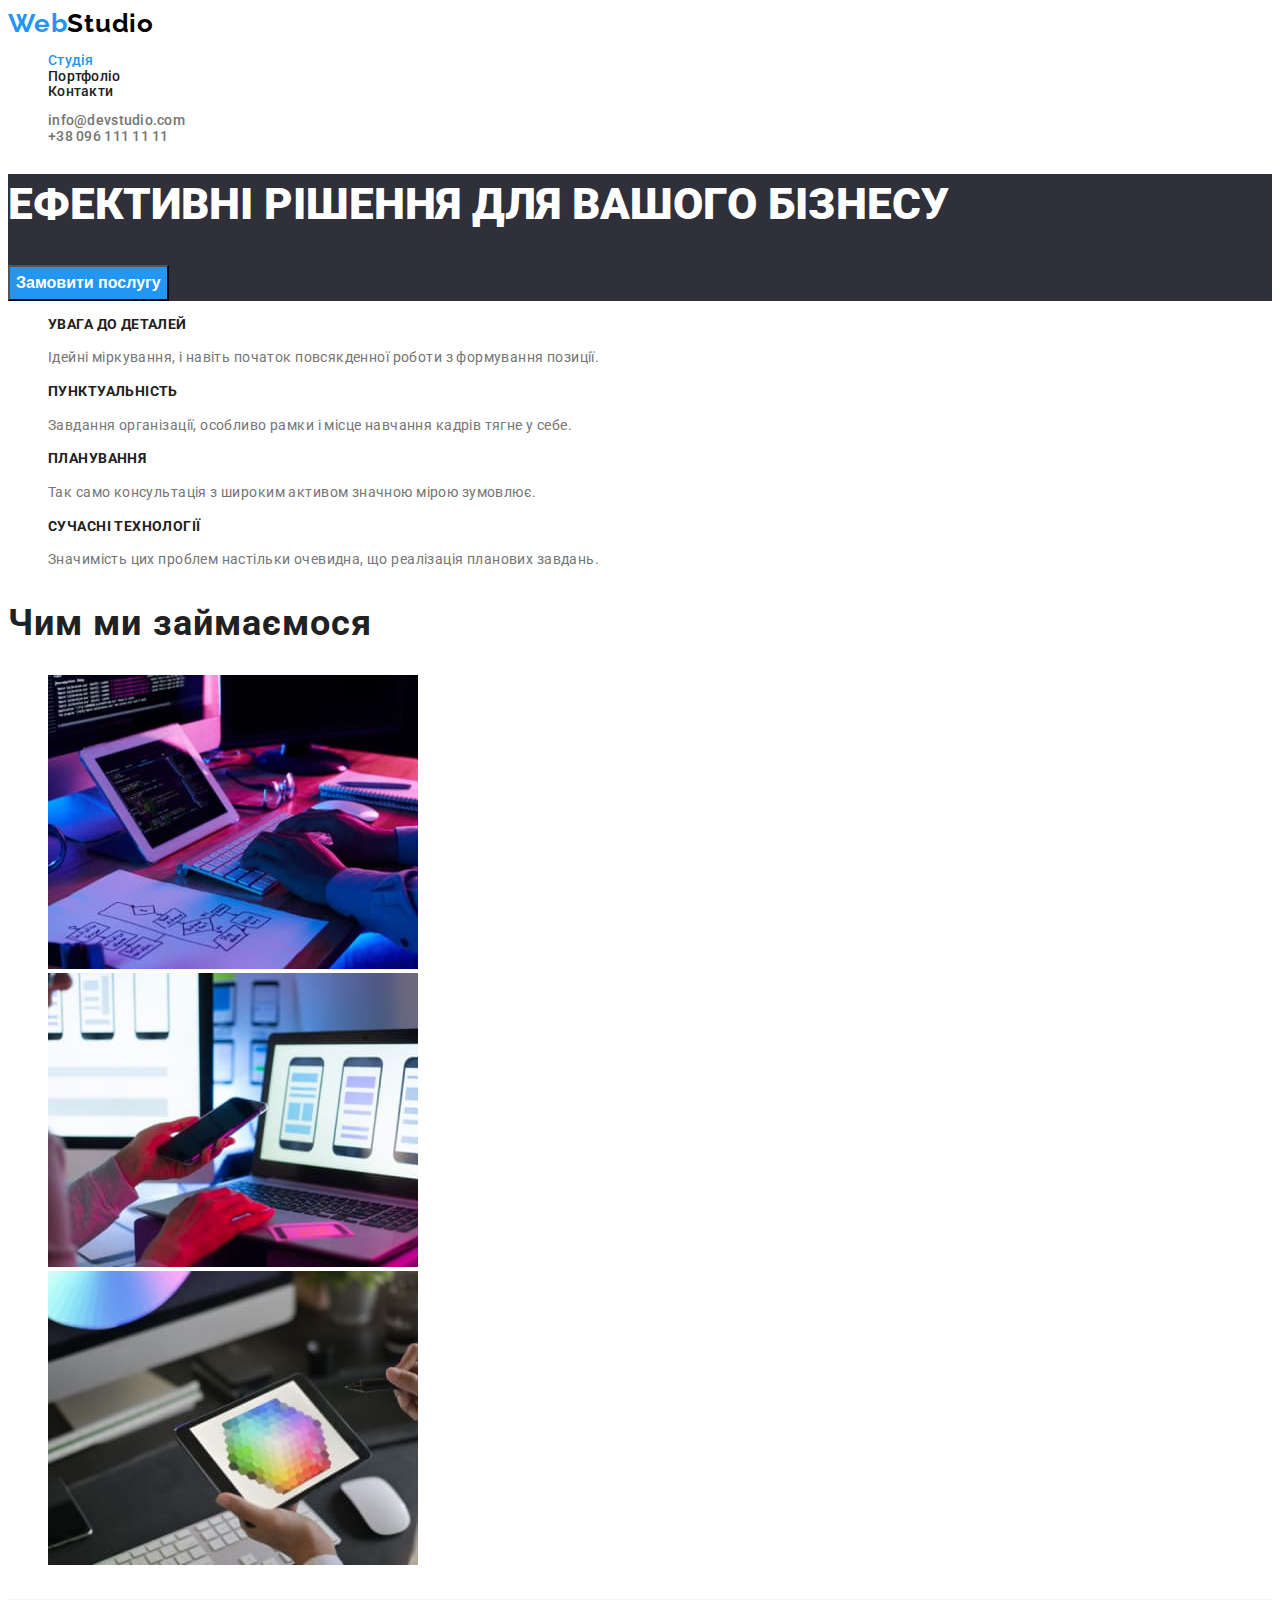
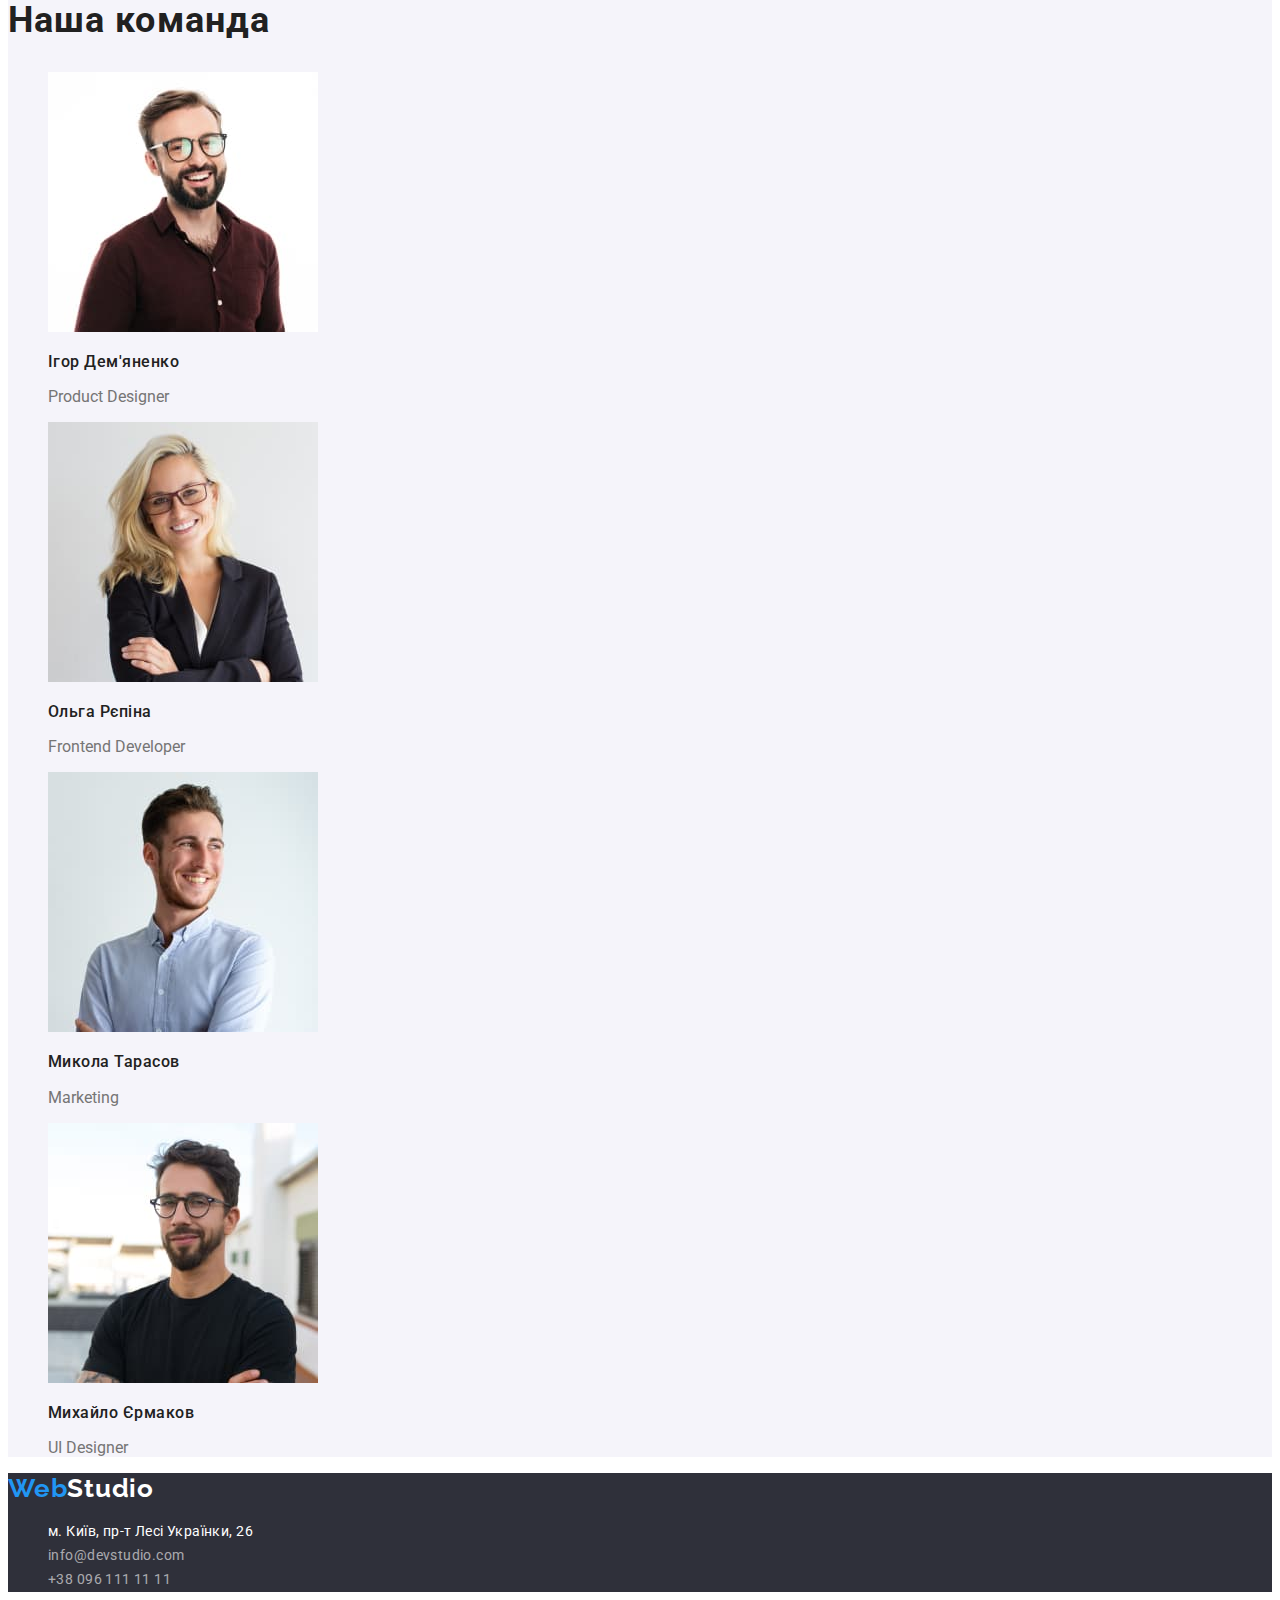
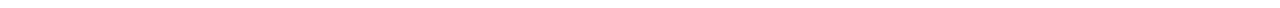
==== index.html @ 03b305f5 "копіювання данних" ====
<!DOCTYPE html>
<html lang="uk">
  <head>
    <meta charset="UTF-8" />
    <meta http-equiv="X-UA-Compatible" content="IE=edge" />
    <meta name="viewport" content="width=device-width, initial-scale=1.0" />
    <title>Document</title>
    <link rel="stylesheet" href="./css/styles.css" />
    <link rel="preconnect" href="https://fonts.googleapis.com" />
    <link rel="preconnect" href="https://fonts.gstatic.com" crossorigin />
    <link
      href="https://fonts.googleapis.com/css2?family=Raleway:wght@700&family=Roboto:wght@400;500;700;900&display=swap"
      rel="stylesheet"
    />
  </head>
  <body>
    <header class="header">
      <nav>
        <a class="logo" href="./index.html"><span class="logo-accent">Web</span>Studio</a>
        <ul class="list">
          <li>
            <a class="current-link" href="./index.html">Студія</a>
          </li>
          <li>
            <a class="link" href="./portfolio.html">Портфоліо</a>
          </li>
          <li>
            <a class="link" href="#">Контакти</a>
          </li>
        </ul>
      </nav>
      <ul class="list-contact">
        <li><a class="link-contact" href="mailto:info@devstudio.com"> info@devstudio.com</a></li>
        <li><a class="link-contact" href="tel:+380961111111">+38 096 111 11 11</a></li>
      </ul>
    </header>
    <main>
      <section class="hero">
        <h1 class="hero-title">Ефективні рішення для вашого бізнесу</h1>
        <button class="hero-button" type="button">Замовити послугу</button>
      </section>
      <section>
        <h2 class="visually-hidden">Наші переваги</h2>
        <ul>
          <li>
            <h3 class="subtitle">Увага до деталей</h3>
            <p class="subtitle-paragraph">Ідейні міркування, і навіть початок повсякденної роботи з формування позиції.</p>
          </li>
          <li>
            <h3 class="subtitle">Пунктуальність</h3>
            <p class="subtitle-paragraph">Завдання організації, особливо рамки і місце навчання кадрів тягне у себе.</p>
          </li>
          <li>
            <h3 class="subtitle">Планування</h3>
            <p class="subtitle-paragraph">Так само консультація з широким активом значною мірою зумовлює.</p>
          </li>
          <li>
            <h3 class="subtitle">Сучасні технології</h3>
            <p class="subtitle-paragraph">Значимість цих проблем настільки очевидна, що реалізація планових завдань.</p>
          </li>
        </ul>
      </section>
      <section>
        <h2 class="third-title">Чим ми займаємося</h2>
        <ul>
          <li>
            <img src="./images/img(1).jpg" alt="Написання коду за комп'ютером" width="370" />
          </li>
          <li>
            <img src="./images/img(2).jpg" alt="Розроблення мобільного додатку" width="370" />
          </li>
          <li>
            <img src="./images/img(3).jpg" alt="Коло кольорів" width="370" />
          </li>
        </ul>
      </section>
      <section class="our-team">
        <h2 class="our-team-title">Наша команда</h2>
        <ul>
          <li>
            <img src="./images/img(4).jpg" alt="Ігор Дем'яненко" width="270" />
            <h3 class="our-team-subtitle">Ігор Дем'яненко</h3>
            <p class="our-team-paragraph">Product Designer</p>
          </li>
          <li>
            <img src="./images/img(5).jpg" alt="Ольга Рєпіна" width="270" />
            <h3 class="our-team-subtitle">Ольга Рєпіна</h3>
            <p class="our-team-paragraph">Frontend Developer</p>
          </li>
          <li>
            <img src="./images/img(6).jpg" alt="Микола Тарасов" width="270" />
            <h3 class="our-team-subtitle">Микола Тарасов</h3>
            <p class="our-team-paragraph">Marketing</p>
          </li>
          <li>
            <img src="./images/img(7).jpg" alt="Михайло Єрмаков" width="270" />
            <h3 class="our-team-subtitle">Михайло Єрмаков</h3>
            <p class="our-team-paragraph">UI Designer</p>
          </li>
        </ul>
      </section>
    </main>
    <footer class="footer">
      <a class="logo-footer" href="./index.html"><span class="logo-accent">Web</span>Studio</a>
      <address >
        <ul>
          <li>
            <a class="link-address"
              href="https://goo.gl/maps/CPtrU1FHBa2aNyZL9"
              target="_blank"
              rel="noopener noreferrer nofollow"
              >м. Київ, пр-т Лесі Українки, 26</a
            >
          </li>
          <li><a class="link-contact-address" href="mailto:info@devstudio.com">info@devstudio.com</a></li>
          <li><a class="link-contact-address" href="tel:+380961111111">+38 096 111 11 11</a></li>
        </ul>
      </address>
    </footer>
  </body>
</html>
---- css/styles.css ----
:root{
    --color-brend:#2F303A;
    --color-accent:#2196F3;
    --color-background:#FFFFFF;
    --text-color:#212121;
    --text-color-optional:#757575;

}

body{
background-color: #fff;
font-family: 'Roboto', sans-serif;
color: var(--text-color);
}

ul{list-style: none;}

.header{background-color: var(--color-background);}

.logo{
    font-family: 'Raleway', sans-serif;
    color:#000000;
    font-weight: 700;
    font-size: 26px;
    line-height: 1.2;
    letter-spacing: 0.03em;
    text-decoration: none;
}
.logo-accent{
    color: var(--color-accent);
}

.list{
    list-style: none;
    font-weight: 500;
    font-size: 14px;
    line-height: 1.1;
    letter-spacing: 0.02em;
}

.list-contact{
    list-style: none;
    font-weight: 500;
    font-size: 14px;
    line-height: 1.1;
    letter-spacing: 0.02em;
    
}

.link{
    text-decoration: none;
    color: var(--text-color)
}
.link:hover{color:var(--color-accent)}

.link:focus{color:var(--color-accent)}

.current-link{
    text-decoration: none;
    color: var(--color-accent)
}
.current-link:hover{color:var(--color-accent)}

.current-link:focus{color:var(--color-accent)}

.link-contact{
    text-decoration: none;
    color: var(--text-color-optional);
}
.link-contact:hover{color:var(--color-accent)}

.link-co:focus{color:var(--color-accent)}

.hero{
    background-color: var(--color-brend);
}
.hero-title{
    text-transform: uppercase;
    font-weight: 900;
    font-size: 44px;
    line-height: 1.4;
    color: var(--color-background)
}
.hero-button{
background-color: var(--color-accent);
font-weight: 700;
font-size: 16px;
line-height: 1.9;
color: var(--color-background);
cursor: pointer;
}

.visually-hidden{
    position: absolute;
    white-space: nowrap;
    width: 1px;
    height: 1px;
    overflow: hidden;
    border: 0;
    padding: 0;
    clip: rect(0 0 0 0);
    clip-path: inset(50%);
    margin: -1px;
}

.subtitle{
    font-weight: 700;
    font-size: 14px;
    line-height: 1.1;
    letter-spacing: 0.03em;
    text-transform: uppercase;
}

.subtitle-paragraph{
    font-weight: 400;
    font-size: 14px;
    line-height: 1.7; 
    letter-spacing: 0.03em;    
    color: var(--text-color-optional);
}

.third-title{
    font-weight: 700;
    font-size: 36px;
    line-height: 1.2;
    letter-spacing: 0.03em;
}

.our-team{
    background-color: #F5F4FA;;
}

.our-team-title{
    font-weight: 700;
    font-size: 36px;
    line-height: 1.2;
    letter-spacing: 0.03em;
    
}

.our-team-subtitle{
    font-weight: 500;
    font-size: 16px;
    line-height: 1.2;
    letter-spacing: 0.03em;
}

.our-team-paragraph{
    font-weight: 400;
    font-size: 16px;
    line-height: 1.2;
    color: var(--text-color-optional);
}

.footer{
    background-color: var(--color-brend);
}

.logo-footer{
    font-family: 'Raleway', sans-serif;
    color:var(--color-background);
    font-weight: 700;
    font-size: 26px;
    line-height: 1.2;
    letter-spacing: 0.03em;
    text-decoration: none;
}

.address{
    text-decoration: none;
}

.link-address{
    text-decoration: none;
    font-style: normal;
    color: var(--color-background);
    font-weight: 400;
    font-size: 14px;
    line-height: 1.7;
    letter-spacing: 0.03em;
}
.link-address:hover{color:var(--color-accent)}

.link-address:focus{color:var(--color-accent)}

.link-contact-address{
    text-decoration: none;
    font-style: normal; 
    font-weight: 400;
    font-size: 14px;
    line-height: 1.7;
    letter-spacing: 0.03em;
    color: rgba(255, 255, 255, 0.6);
}
.link-contact-address:hover{color:var(--color-accent)}

.link-contact-address:focus{color:var(--color-accent)}

.portfolio{
    background-color: var(--color-background);
}

.link-portfolio{
    text-decoration: none;
    
}

.subtitle-portfolio{
    font-weight: 700;
    font-size: 18px;
    line-height: 2;  
    letter-spacing: 0.06em;
    color: var(--text-color)
}

.subtitle-portfolio-paragraph{
    font-weight: 400;
    font-size: 16px;
    line-height: 1.8;  
    letter-spacing: 0.03em;
    color: var(--text-color-optional);
}

.button-portfolio{
    background: #F5F4FA;
    border-radius: 4px;
    font-weight: 500;
    font-size: 16px;
    line-height: 1.6;
    letter-spacing: 0.03em;
    cursor: pointer;
}

.button-portfolio:hover{
background-color: var(--color-accent);
color: var(--color-background)
}

.button-portfolio:focus{
background-color: var(--color-accent);
color: var(--color-background)
}

.button-portfolio:active{
background-color: var(--color-accent);
}
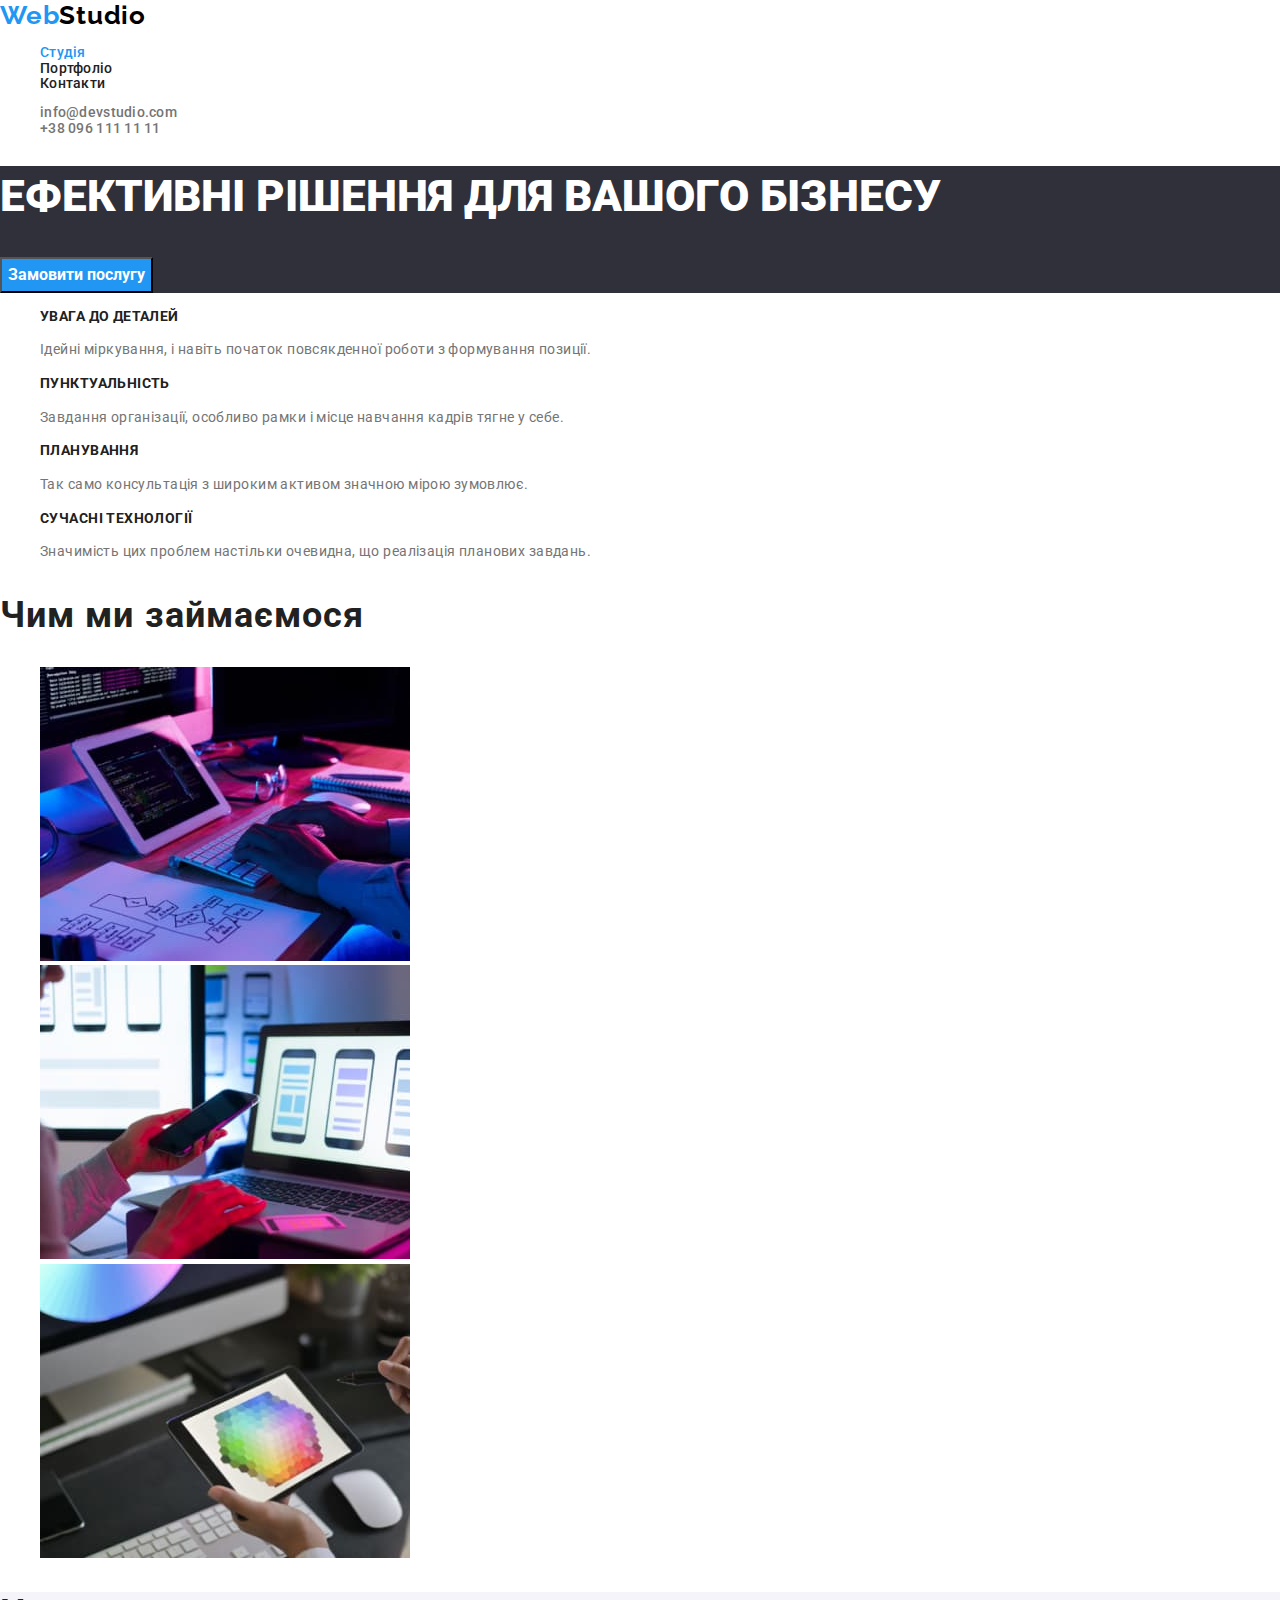
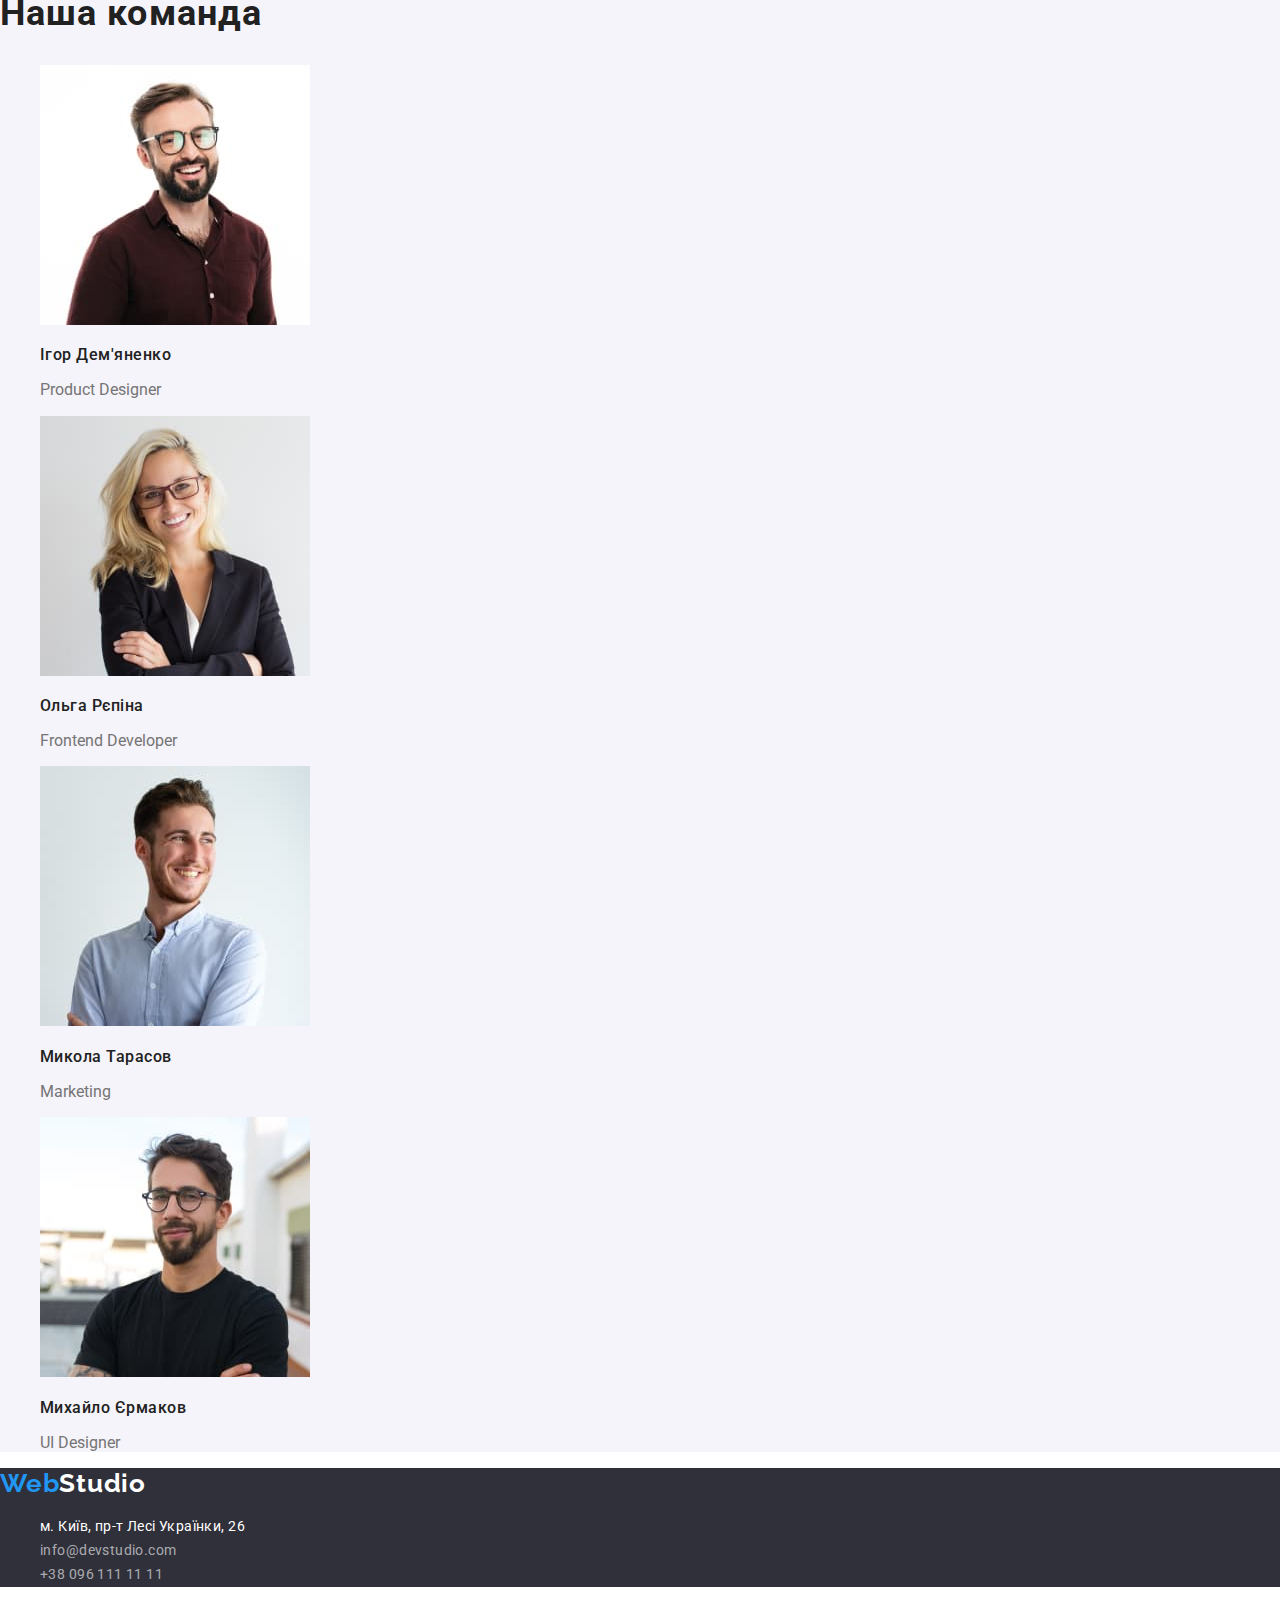
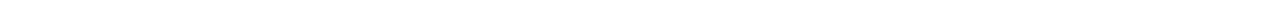
==== commit dbf5025a: "контейнери" ====
--- a/index.html
+++ b/index.html
@@ -5,6 +5,7 @@
     <meta http-equiv="X-UA-Compatible" content="IE=edge" />
     <meta name="viewport" content="width=device-width, initial-scale=1.0" />
     <title>Document</title>
+    <link rel="stylesheet" href="https://cdnjs.cloudflare.com/ajax/libs/modern-normalize/1.1.0/modern-normalize.min.css">
     <link rel="stylesheet" href="./css/styles.css" />
     <link rel="preconnect" href="https://fonts.googleapis.com" />
     <link rel="preconnect" href="https://fonts.gstatic.com" crossorigin />
@@ -14,7 +15,7 @@
     />
   </head>
   <body>
-    <header class="header">
+    <header class="header"><div class="container">
       <nav>
         <a class="logo" href="./index.html"><span class="logo-accent">Web</span>Studio</a>
         <ul class="list">
@@ -33,13 +34,13 @@
         <li><a class="link-contact" href="mailto:info@devstudio.com"> info@devstudio.com</a></li>
         <li><a class="link-contact" href="tel:+380961111111">+38 096 111 11 11</a></li>
       </ul>
-    </header>
+    </div></header>
     <main>
-      <section class="hero">
-        <h1 class="hero-title">Ефективні рішення для вашого бізнесу</h1>
-        <button class="hero-button" type="button">Замовити послугу</button>
-      </section>
-      <section>
+     <section class="hero"><div class="container">
+      <h1 class="hero-title">Ефективні рішення для вашого бізнесу</h1>
+      <button class="hero-button" type="button">Замовити послугу</button>
+    </div></section>
+      <section><div class="container">
         <h2 class="visually-hidden">Наші переваги</h2>
         <ul>
           <li>
@@ -59,22 +60,22 @@
             <p class="subtitle-paragraph">Значимість цих проблем настільки очевидна, що реалізація планових завдань.</p>
           </li>
         </ul>
-      </section>
-      <section>
-        <h2 class="third-title">Чим ми займаємося</h2>
-        <ul>
-          <li>
-            <img src="./images/img(1).jpg" alt="Написання коду за комп'ютером" width="370" />
-          </li>
-          <li>
-            <img src="./images/img(2).jpg" alt="Розроблення мобільного додатку" width="370" />
-          </li>
-          <li>
-            <img src="./images/img(3).jpg" alt="Коло кольорів" width="370" />
-          </li>
-        </ul>
-      </section>
-      <section class="our-team">
+      </div></section>
+      <section><div class="container">
+      <h2 class="third-title">Чим ми займаємося</h2>
+      <ul>
+        <li>
+          <img src="./images/img(1).jpg" alt="Написання коду за комп'ютером" width="370" />
+        </li>
+        <li>
+          <img src="./images/img(2).jpg" alt="Розроблення мобільного додатку" width="370" />
+        </li>
+        <li>
+          <img src="./images/img(3).jpg" alt="Коло кольорів" width="370" />
+        </li>
+      </ul>
+    </div></section>
+      <section class="our-team"><div class="container">
         <h2 class="our-team-title">Наша команда</h2>
         <ul>
           <li>
@@ -98,9 +99,9 @@
             <p class="our-team-paragraph">UI Designer</p>
           </li>
         </ul>
-      </section>
+      </div></section>
     </main>
-    <footer class="footer">
+    <footer class="footer"><div class="container">
       <a class="logo-footer" href="./index.html"><span class="logo-accent">Web</span>Studio</a>
       <address >
         <ul>
@@ -116,6 +117,6 @@
           <li><a class="link-contact-address" href="tel:+380961111111">+38 096 111 11 11</a></li>
         </ul>
       </address>
-    </footer>
+    </div></footer>
   </body>
 </html>
--- a/css/styles.css
+++ b/css/styles.css
@@ -11,6 +11,11 @@
 background-color: #fff;
 font-family: 'Roboto', sans-serif;
 color: var(--text-color);
+}
+
+.container{
+    max-width: 1200px;
+    
 }
 
 ul{list-style: none;}
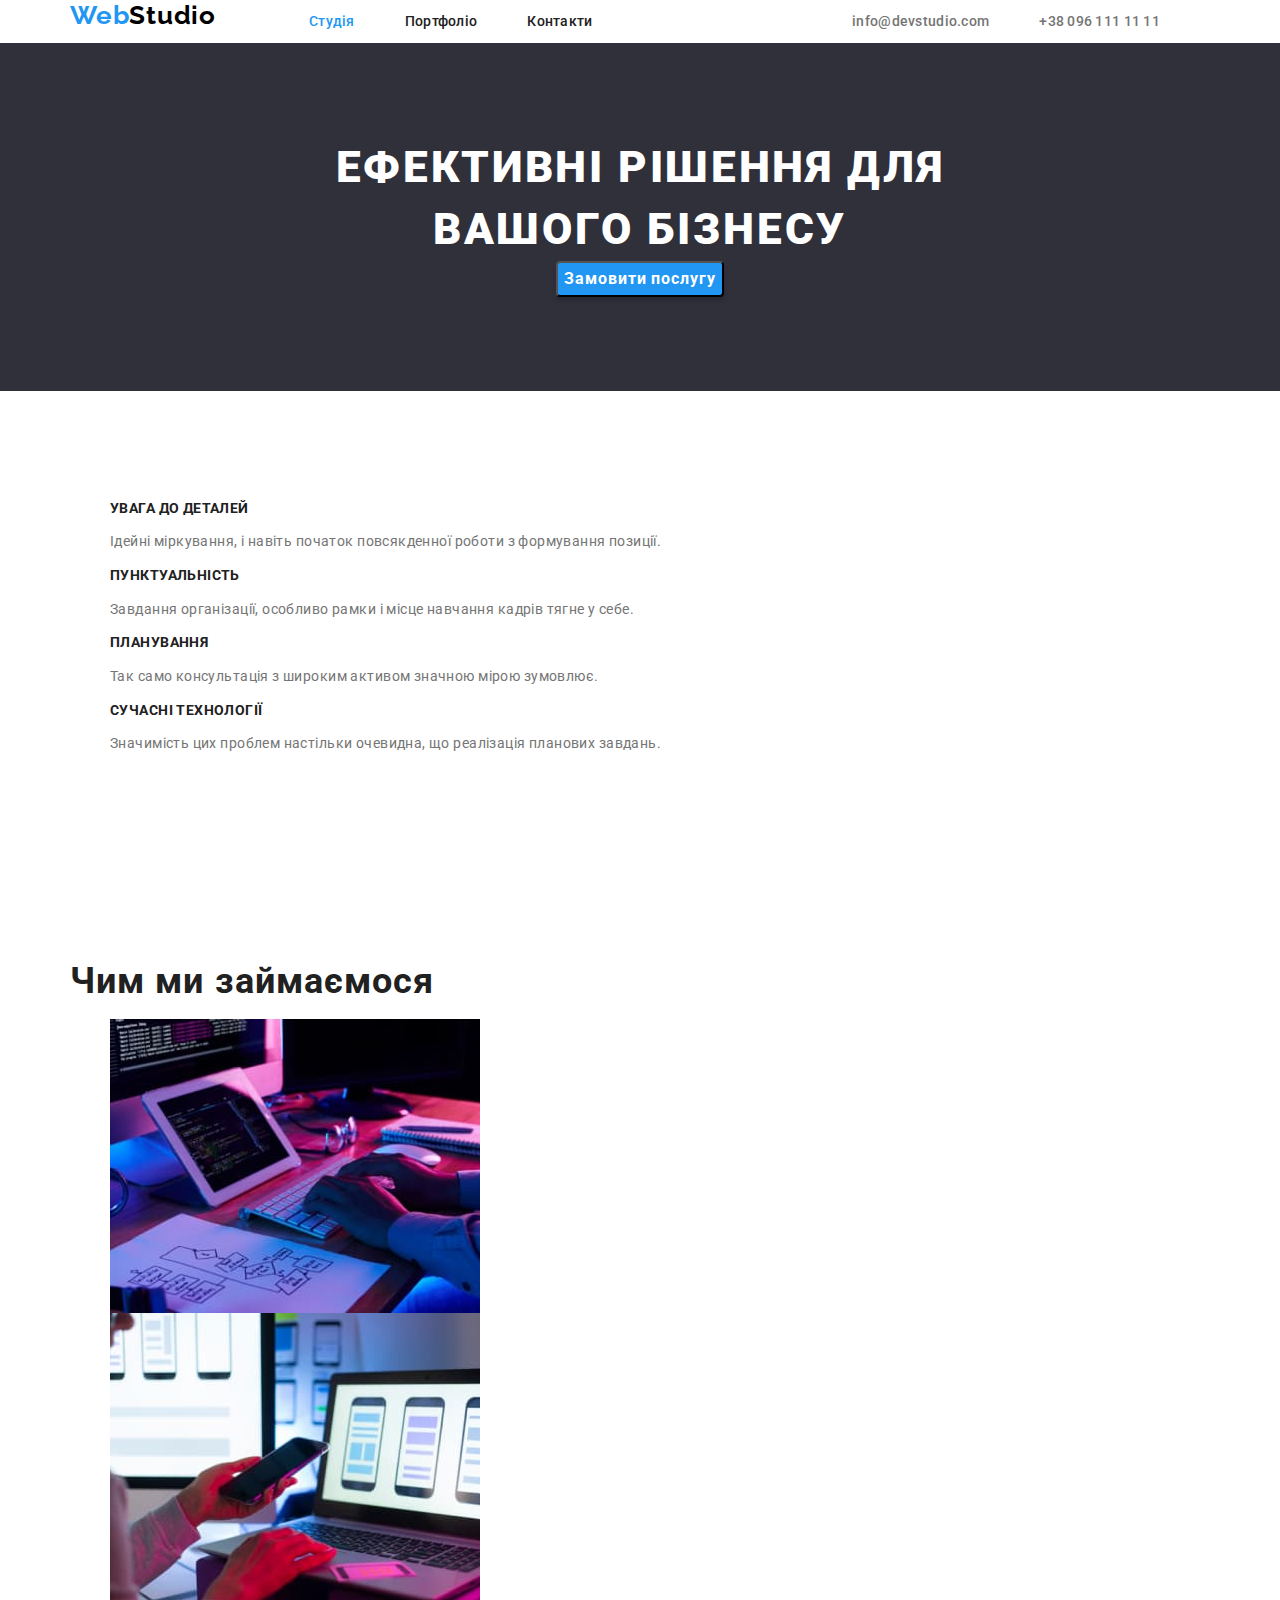
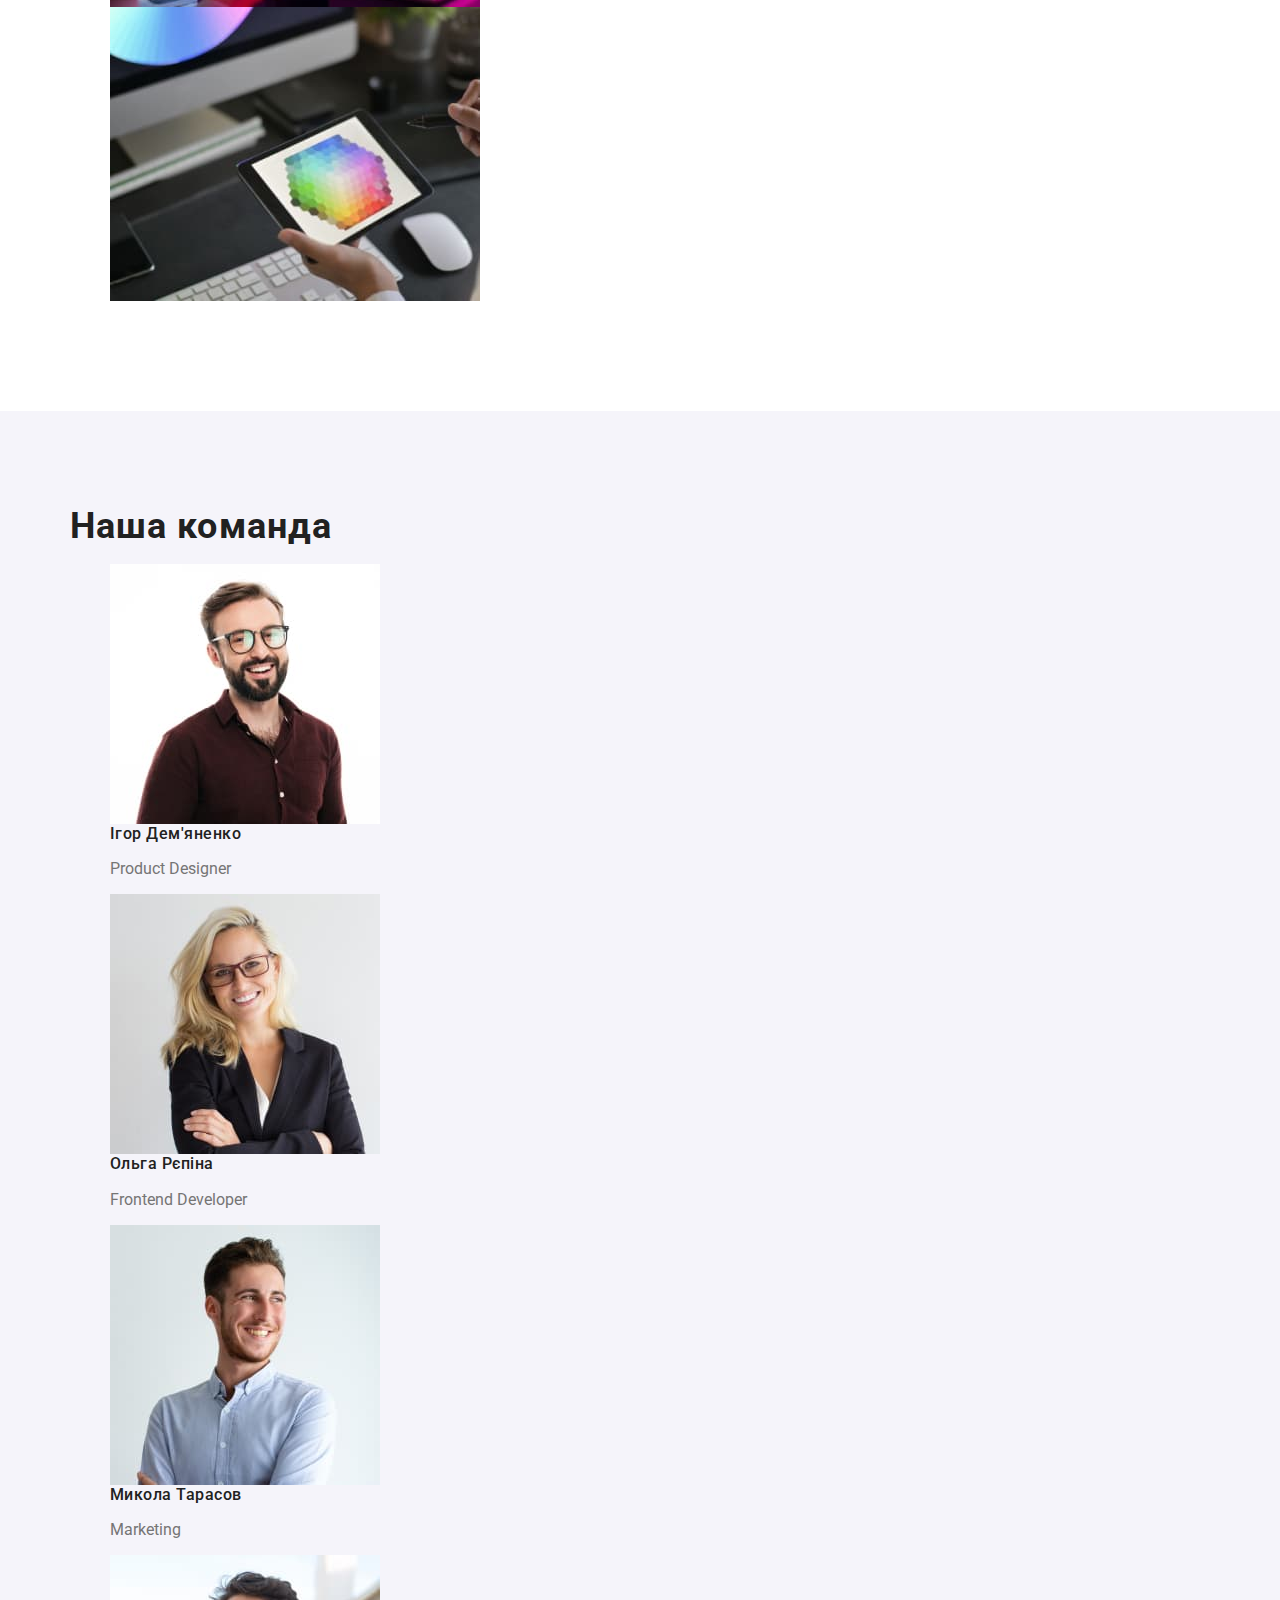
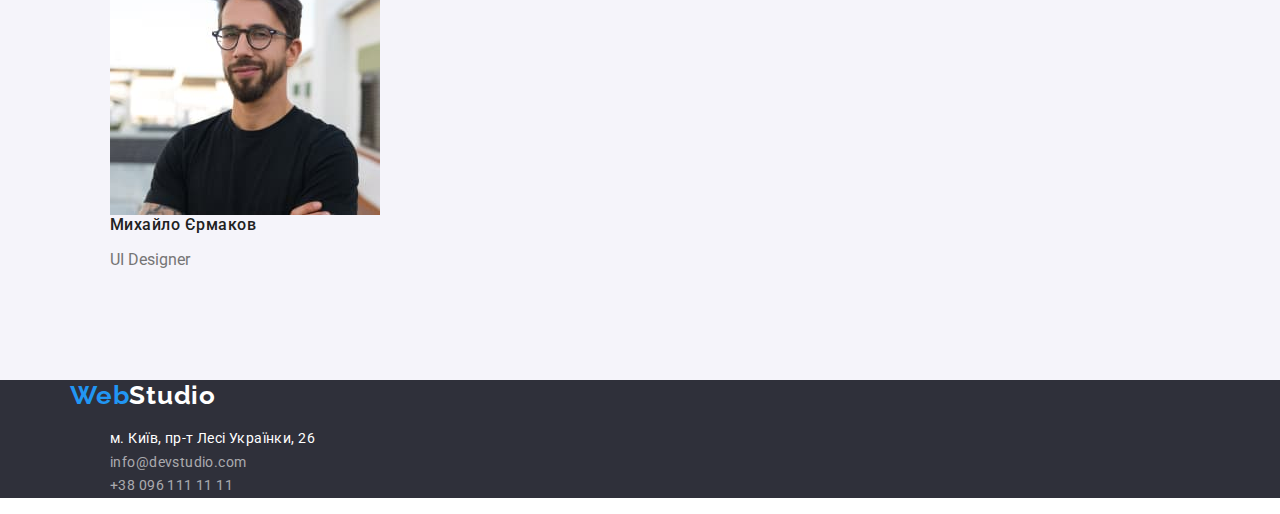
==== commit 98ed7224: "хедер і 1секція" ====
--- a/index.html
+++ b/index.html
@@ -5,7 +5,10 @@
     <meta http-equiv="X-UA-Compatible" content="IE=edge" />
     <meta name="viewport" content="width=device-width, initial-scale=1.0" />
     <title>Document</title>
-    <link rel="stylesheet" href="https://cdnjs.cloudflare.com/ajax/libs/modern-normalize/1.1.0/modern-normalize.min.css">
+    <link
+      rel="stylesheet"
+      href="https://cdnjs.cloudflare.com/ajax/libs/modern-normalize/1.1.0/modern-normalize.min.css"
+    />
     <link rel="stylesheet" href="./css/styles.css" />
     <link rel="preconnect" href="https://fonts.googleapis.com" />
     <link rel="preconnect" href="https://fonts.gstatic.com" crossorigin />
@@ -15,108 +18,133 @@
     />
   </head>
   <body>
-    <header class="header"><div class="container">
-      <nav>
-        <a class="logo" href="./index.html"><span class="logo-accent">Web</span>Studio</a>
-        <ul class="list">
-          <li>
-            <a class="current-link" href="./index.html">Студія</a>
-          </li>
-          <li>
-            <a class="link" href="./portfolio.html">Портфоліо</a>
-          </li>
-          <li>
-            <a class="link" href="#">Контакти</a>
-          </li>
+    <header class="header">
+      <div class="container">
+        <nav>
+          <a class="logo" href="./index.html"><span class="logo-accent">Web</span>Studio</a>
+          <ul class="list">
+            <li>
+              <a class="current-link" href="./index.html">Студія</a>
+            </li>
+            <li>
+              <a class="link" href="./portfolio.html">Портфоліо</a>
+            </li>
+            <li>
+              <a class="link" href="#">Контакти</a>
+            </li>
+          </ul>
+        </nav>
+        <ul class="list-contact">
+          <li><a class="link-contact" href="mailto:info@devstudio.com"> info@devstudio.com</a></li>
+          <li><a class="link-contact" href="tel:+380961111111">+38 096 111 11 11</a></li>
         </ul>
-      </nav>
-      <ul class="list-contact">
-        <li><a class="link-contact" href="mailto:info@devstudio.com"> info@devstudio.com</a></li>
-        <li><a class="link-contact" href="tel:+380961111111">+38 096 111 11 11</a></li>
-      </ul>
-    </div></header>
+      </div>
+    </header>
     <main>
-     <section class="hero"><div class="container">
-      <h1 class="hero-title">Ефективні рішення для вашого бізнесу</h1>
-      <button class="hero-button" type="button">Замовити послугу</button>
-    </div></section>
-      <section><div class="container">
-        <h2 class="visually-hidden">Наші переваги</h2>
-        <ul>
-          <li>
-            <h3 class="subtitle">Увага до деталей</h3>
-            <p class="subtitle-paragraph">Ідейні міркування, і навіть початок повсякденної роботи з формування позиції.</p>
-          </li>
-          <li>
-            <h3 class="subtitle">Пунктуальність</h3>
-            <p class="subtitle-paragraph">Завдання організації, особливо рамки і місце навчання кадрів тягне у себе.</p>
-          </li>
-          <li>
-            <h3 class="subtitle">Планування</h3>
-            <p class="subtitle-paragraph">Так само консультація з широким активом значною мірою зумовлює.</p>
-          </li>
-          <li>
-            <h3 class="subtitle">Сучасні технології</h3>
-            <p class="subtitle-paragraph">Значимість цих проблем настільки очевидна, що реалізація планових завдань.</p>
-          </li>
-        </ul>
-      </div></section>
-      <section><div class="container">
-      <h2 class="third-title">Чим ми займаємося</h2>
-      <ul>
-        <li>
-          <img src="./images/img(1).jpg" alt="Написання коду за комп'ютером" width="370" />
-        </li>
-        <li>
-          <img src="./images/img(2).jpg" alt="Розроблення мобільного додатку" width="370" />
-        </li>
-        <li>
-          <img src="./images/img(3).jpg" alt="Коло кольорів" width="370" />
-        </li>
-      </ul>
-    </div></section>
-      <section class="our-team"><div class="container">
-        <h2 class="our-team-title">Наша команда</h2>
-        <ul>
-          <li>
-            <img src="./images/img(4).jpg" alt="Ігор Дем'яненко" width="270" />
-            <h3 class="our-team-subtitle">Ігор Дем'яненко</h3>
-            <p class="our-team-paragraph">Product Designer</p>
-          </li>
-          <li>
-            <img src="./images/img(5).jpg" alt="Ольга Рєпіна" width="270" />
-            <h3 class="our-team-subtitle">Ольга Рєпіна</h3>
-            <p class="our-team-paragraph">Frontend Developer</p>
-          </li>
-          <li>
-            <img src="./images/img(6).jpg" alt="Микола Тарасов" width="270" />
-            <h3 class="our-team-subtitle">Микола Тарасов</h3>
-            <p class="our-team-paragraph">Marketing</p>
-          </li>
-          <li>
-            <img src="./images/img(7).jpg" alt="Михайло Єрмаков" width="270" />
-            <h3 class="our-team-subtitle">Михайло Єрмаков</h3>
-            <p class="our-team-paragraph">UI Designer</p>
-          </li>
-        </ul>
-      </div></section>
+      <section class="section hero">
+        <div class="container">
+          <h1 class="hero-title">Ефективні рішення для <br />вашого бізнесу</h1>
+          <button class="hero-button" type="button">Замовити послугу</button>
+        </div>
+      </section>
+      <section class="section">
+        <div class="container">
+          <h2 class="visually-hidden">Наші переваги</h2>
+          <ul class="card">
+            <li class="">
+              <h3 class="subtitle">Увага до деталей</h3>
+              <p class="subtitle-paragraph">
+                Ідейні міркування, і навіть початок повсякденної роботи з формування позиції.
+              </p>
+            </li>
+            <li>
+              <h3 class="subtitle">Пунктуальність</h3>
+              <p class="subtitle-paragraph">
+                Завдання організації, особливо рамки і місце навчання кадрів тягне у себе.
+              </p>
+            </li>
+            <li>
+              <h3 class="subtitle">Планування</h3>
+              <p class="subtitle-paragraph">
+                Так само консультація з широким активом значною мірою зумовлює.
+              </p>
+            </li>
+            <li>
+              <h3 class="subtitle">Сучасні технології</h3>
+              <p class="subtitle-paragraph">
+                Значимість цих проблем настільки очевидна, що реалізація планових завдань.
+              </p>
+            </li>
+          </ul>
+        </div>
+      </section>
+      <section class="section">
+        <div class="container">
+          <h2 class="third-title">Чим ми займаємося</h2>
+          <ul>
+            <li>
+              <img src="./images/img(1).jpg" alt="Написання коду за комп'ютером" width="370" />
+            </li>
+            <li>
+              <img src="./images/img(2).jpg" alt="Розроблення мобільного додатку" width="370" />
+            </li>
+            <li>
+              <img src="./images/img(3).jpg" alt="Коло кольорів" width="370" />
+            </li>
+          </ul>
+        </div>
+      </section>
+      <section class="section our-team">
+        <div class="container">
+          <h2 class="our-team-title">Наша команда</h2>
+          <ul>
+            <li>
+              <img src="./images/img(4).jpg" alt="Ігор Дем'яненко" width="270" />
+              <h3 class="our-team-subtitle">Ігор Дем'яненко</h3>
+              <p class="our-team-paragraph">Product Designer</p>
+            </li>
+            <li>
+              <img src="./images/img(5).jpg" alt="Ольга Рєпіна" width="270" />
+              <h3 class="our-team-subtitle">Ольга Рєпіна</h3>
+              <p class="our-team-paragraph">Frontend Developer</p>
+            </li>
+            <li>
+              <img src="./images/img(6).jpg" alt="Микола Тарасов" width="270" />
+              <h3 class="our-team-subtitle">Микола Тарасов</h3>
+              <p class="our-team-paragraph">Marketing</p>
+            </li>
+            <li>
+              <img src="./images/img(7).jpg" alt="Михайло Єрмаков" width="270" />
+              <h3 class="our-team-subtitle">Михайло Єрмаков</h3>
+              <p class="our-team-paragraph">UI Designer</p>
+            </li>
+          </ul>
+        </div>
+      </section>
     </main>
-    <footer class="footer"><div class="container">
-      <a class="logo-footer" href="./index.html"><span class="logo-accent">Web</span>Studio</a>
-      <address >
-        <ul>
-          <li>
-            <a class="link-address"
-              href="https://goo.gl/maps/CPtrU1FHBa2aNyZL9"
-              target="_blank"
-              rel="noopener noreferrer nofollow"
-              >м. Київ, пр-т Лесі Українки, 26</a
-            >
-          </li>
-          <li><a class="link-contact-address" href="mailto:info@devstudio.com">info@devstudio.com</a></li>
-          <li><a class="link-contact-address" href="tel:+380961111111">+38 096 111 11 11</a></li>
-        </ul>
-      </address>
-    </div></footer>
+    <footer class="footer">
+      <div class="container">
+        <a class="logo-footer" href="./index.html"><span class="logo-accent">Web</span>Studio</a>
+        <address>
+          <ul>
+            <li>
+              <a
+                class="link-address"
+                href="https://goo.gl/maps/CPtrU1FHBa2aNyZL9"
+                target="_blank"
+                rel="noopener noreferrer nofollow"
+                >м. Київ, пр-т Лесі Українки, 26</a
+              >
+            </li>
+            <li>
+              <a class="link-contact-address" href="mailto:info@devstudio.com"
+                >info@devstudio.com</a
+              >
+            </li>
+            <li><a class="link-contact-address" href="tel:+380961111111">+38 096 111 11 11</a></li>
+          </ul>
+        </address>
+      </div>
+    </footer>
   </body>
 </html>
--- a/css/styles.css
+++ b/css/styles.css
@@ -4,7 +4,7 @@
     --color-background:#FFFFFF;
     --text-color:#212121;
     --text-color-optional:#757575;
-
+   
 }
 
 body{
@@ -13,14 +13,67 @@
 color: var(--text-color);
 }
 
+h1,
+h2,
+h3,
+h4,
+h5,
+h6,
+p
+ul   {
+  margin: 0;
+}
+
+img {
+  display: block;
+  max-width: 100%;
+  height: auto;
+}
+
 .container{
-    max-width: 1200px;
-    
-}
+    width: 1170px;
+    padding-left: 15px;
+    padding-right: 15px;
+    margin-left: auto;
+    margin-right: auto;
+    
+}
+
+.section {
+    padding-top: 94px;
+    padding-bottom: 94px;
+}
+/* Шапка */
+.header>.container{
+    display: flex;
+    flex-wrap: wrap;
+    padding: 0;
+    margin: 0;
+    list-style: none;
+    
+}
+
+.container>.list-contact{
+    display: flex;
+    flex-wrap: wrap;}
 
 ul{list-style: none;}
 
-.header{background-color: var(--color-background);}
+.header{
+    background-color: var(--color-background);
+    width: 1170px;
+    padding-left: 15px;
+    padding-right: 15px;
+    margin-left: auto;
+    margin-right: auto;
+    flex-wrap: wrap;
+    display: flex;
+}
+
+nav{
+    flex-wrap: wrap;
+    display: flex;
+}
 
 .logo{
     font-family: 'Raleway', sans-serif;
@@ -30,7 +83,14 @@
     line-height: 1.2;
     letter-spacing: 0.03em;
     text-decoration: none;
-}
+    margin-right: 93px;
+    margin-left: 0;
+    display: flex;
+    flex-wrap: wrap;
+}
+
+
+
 .logo-accent{
     color: var(--color-accent);
 }
@@ -41,6 +101,9 @@
     font-size: 14px;
     line-height: 1.1;
     letter-spacing: 0.02em;
+    display: flex;
+    flex-wrap: wrap;
+    padding: 0;
 }
 
 .list-contact{
@@ -49,20 +112,30 @@
     font-size: 14px;
     line-height: 1.1;
     letter-spacing: 0.02em;
-    
-}
+    display: flex;
+    flex-wrap: wrap;
+    margin-left: auto;
+    padding: 0;
+    
+}
+
 
 .link{
     text-decoration: none;
-    color: var(--text-color)
-}
+    color: var(--text-color);
+    margin-right: 50px;
+
+}
+
+
 .link:hover{color:var(--color-accent)}
 
 .link:focus{color:var(--color-accent)}
 
 .current-link{
     text-decoration: none;
-    color: var(--color-accent)
+    color: var(--color-accent);
+    margin-right: 50px;
 }
 .current-link:hover{color:var(--color-accent)}
 
@@ -71,30 +144,45 @@
 .link-contact{
     text-decoration: none;
     color: var(--text-color-optional);
-}
+    margin-right: 50px;
+}
+
 .link-contact:hover{color:var(--color-accent)}
 
-.link-co:focus{color:var(--color-accent)}
+.link-contact:focus{color:var(--color-accent)}
+/* hero  */
 
 .hero{
     background-color: var(--color-brend);
+    text-align: center;
+    letter-spacing: 0.06em;
+    text-transform: uppercase;
+    
 }
 .hero-title{
     text-transform: uppercase;
     font-weight: 900;
     font-size: 44px;
     line-height: 1.4;
-    color: var(--color-background)
+    color: var(--color-background);
+    text-align: center;
+    letter-spacing: 0.06em;
+
 }
 .hero-button{
-background-color: var(--color-accent);
-font-weight: 700;
-font-size: 16px;
-line-height: 1.9;
-color: var(--color-background);
-cursor: pointer;
-}
-
+    background-color: var(--color-accent);
+    font-weight: 700;
+    font-size: 16px;
+    line-height: 1.9;
+    color: var(--color-background);
+    cursor: pointer;
+    letter-spacing: 0.06em;
+    box-shadow: 0px 4px 4px rgba(0, 0, 0, 0.15);
+    border-radius: 4px;
+    align-items: center;
+    text-align: center;
+}
+/* Наші переваги */
 .visually-hidden{
     position: absolute;
     white-space: nowrap;
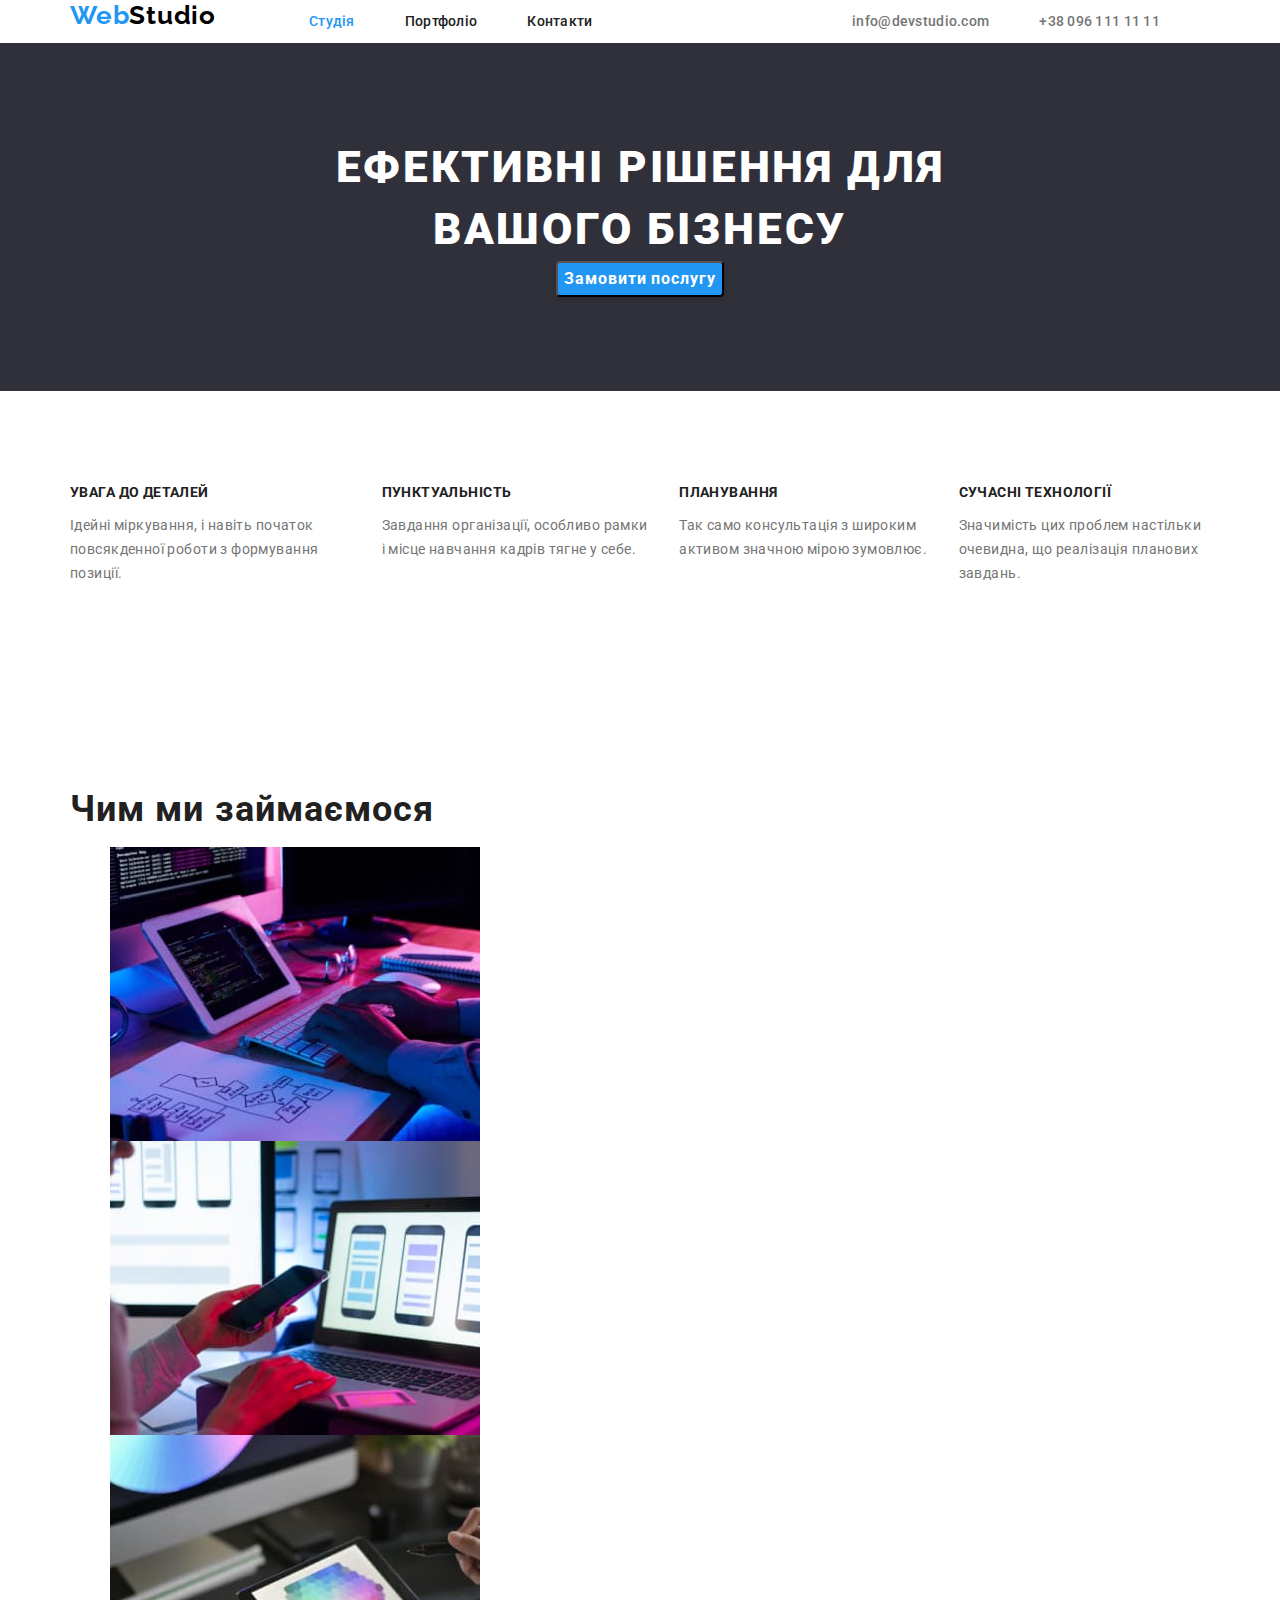
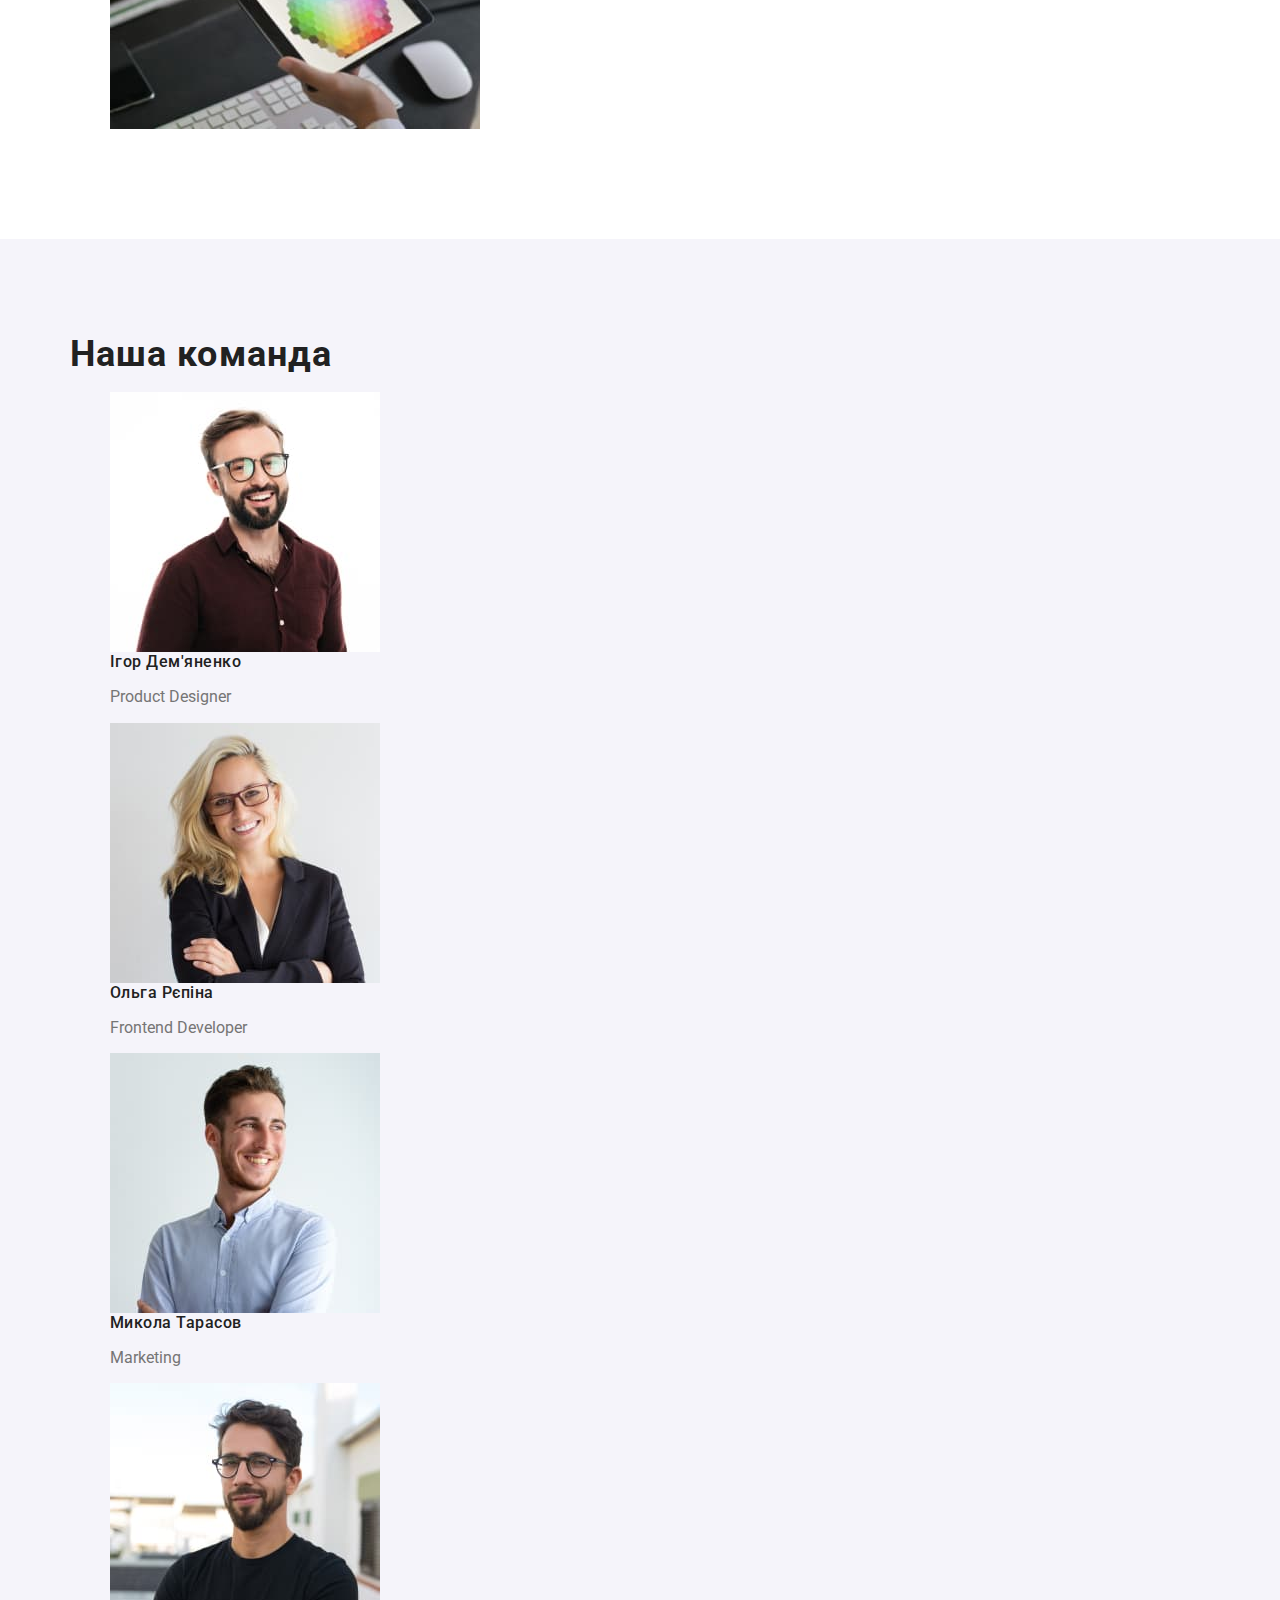
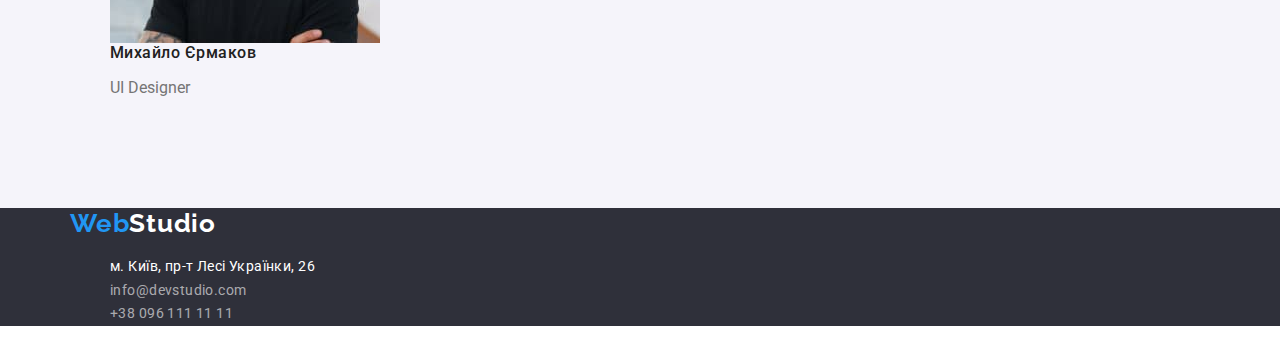
==== commit 2ed84c65: "секція 2" ====
--- a/index.html
+++ b/index.html
@@ -51,25 +51,25 @@
         <div class="container">
           <h2 class="visually-hidden">Наші переваги</h2>
           <ul class="card">
-            <li class="">
+            <li class="card-item">
               <h3 class="subtitle">Увага до деталей</h3>
               <p class="subtitle-paragraph">
                 Ідейні міркування, і навіть початок повсякденної роботи з формування позиції.
               </p>
             </li>
-            <li>
+            <li class="card-item">
               <h3 class="subtitle">Пунктуальність</h3>
               <p class="subtitle-paragraph">
                 Завдання організації, особливо рамки і місце навчання кадрів тягне у себе.
               </p>
             </li>
-            <li>
+            <li class="card-item">
               <h3 class="subtitle">Планування</h3>
               <p class="subtitle-paragraph">
                 Так само консультація з широким активом значною мірою зумовлює.
               </p>
             </li>
-            <li>
+            <li class="card-item">
               <h3 class="subtitle">Сучасні технології</h3>
               <p class="subtitle-paragraph">
                 Значимість цих проблем настільки очевидна, що реалізація планових завдань.
--- a/css/styles.css
+++ b/css/styles.css
@@ -195,6 +195,19 @@
     clip-path: inset(50%);
     margin: -1px;
 }
+.card{
+    display: flex;
+    padding: 0;
+    margin: 0;
+    list-style: none;
+    margin-right: -30px;
+}
+.card>.card-item{
+    flex-basis: calc(100%/4-15px);
+    /* margin-left: 30px; */
+}
+
+.card-item:not(:last-child){margin-right: 30px;}
 
 .subtitle{
     font-weight: 700;
@@ -211,7 +224,7 @@
     letter-spacing: 0.03em;    
     color: var(--text-color-optional);
 }
-
+/* Чим ми займаємося */
 .third-title{
     font-weight: 700;
     font-size: 36px;
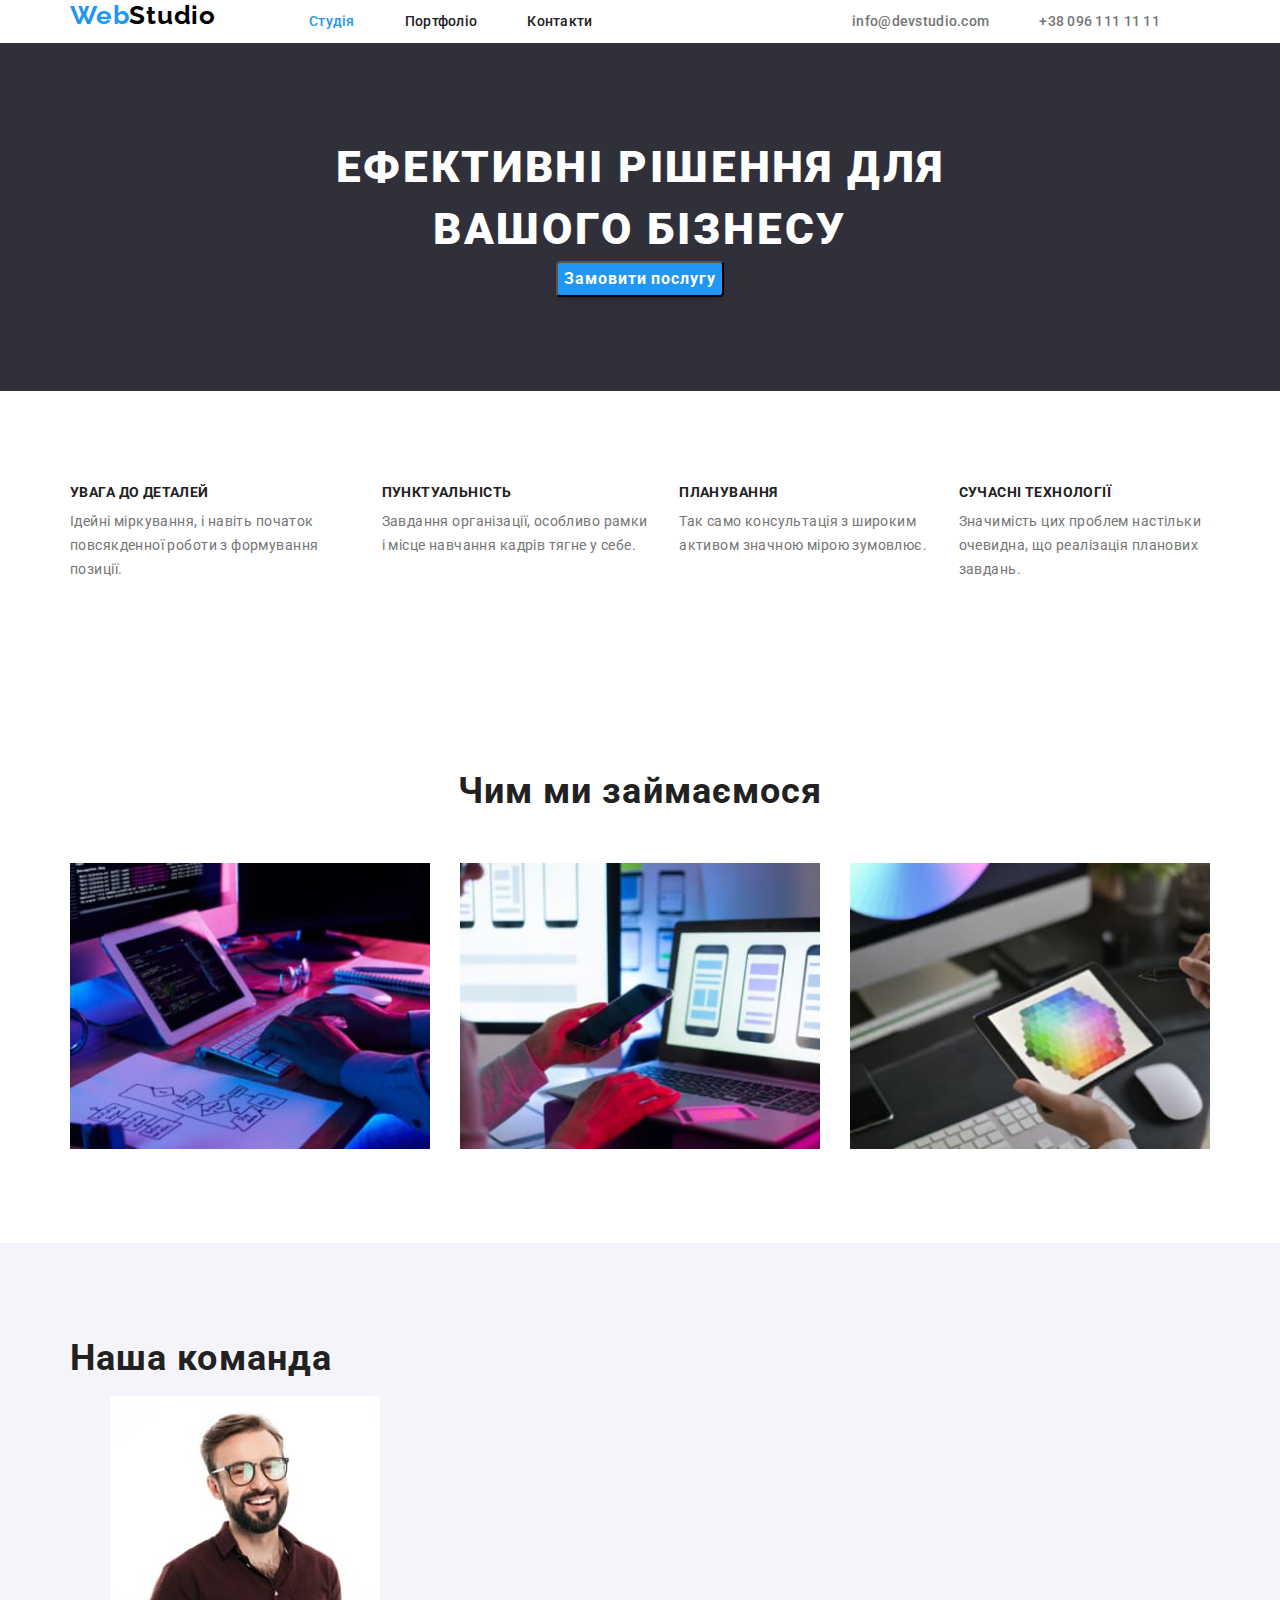
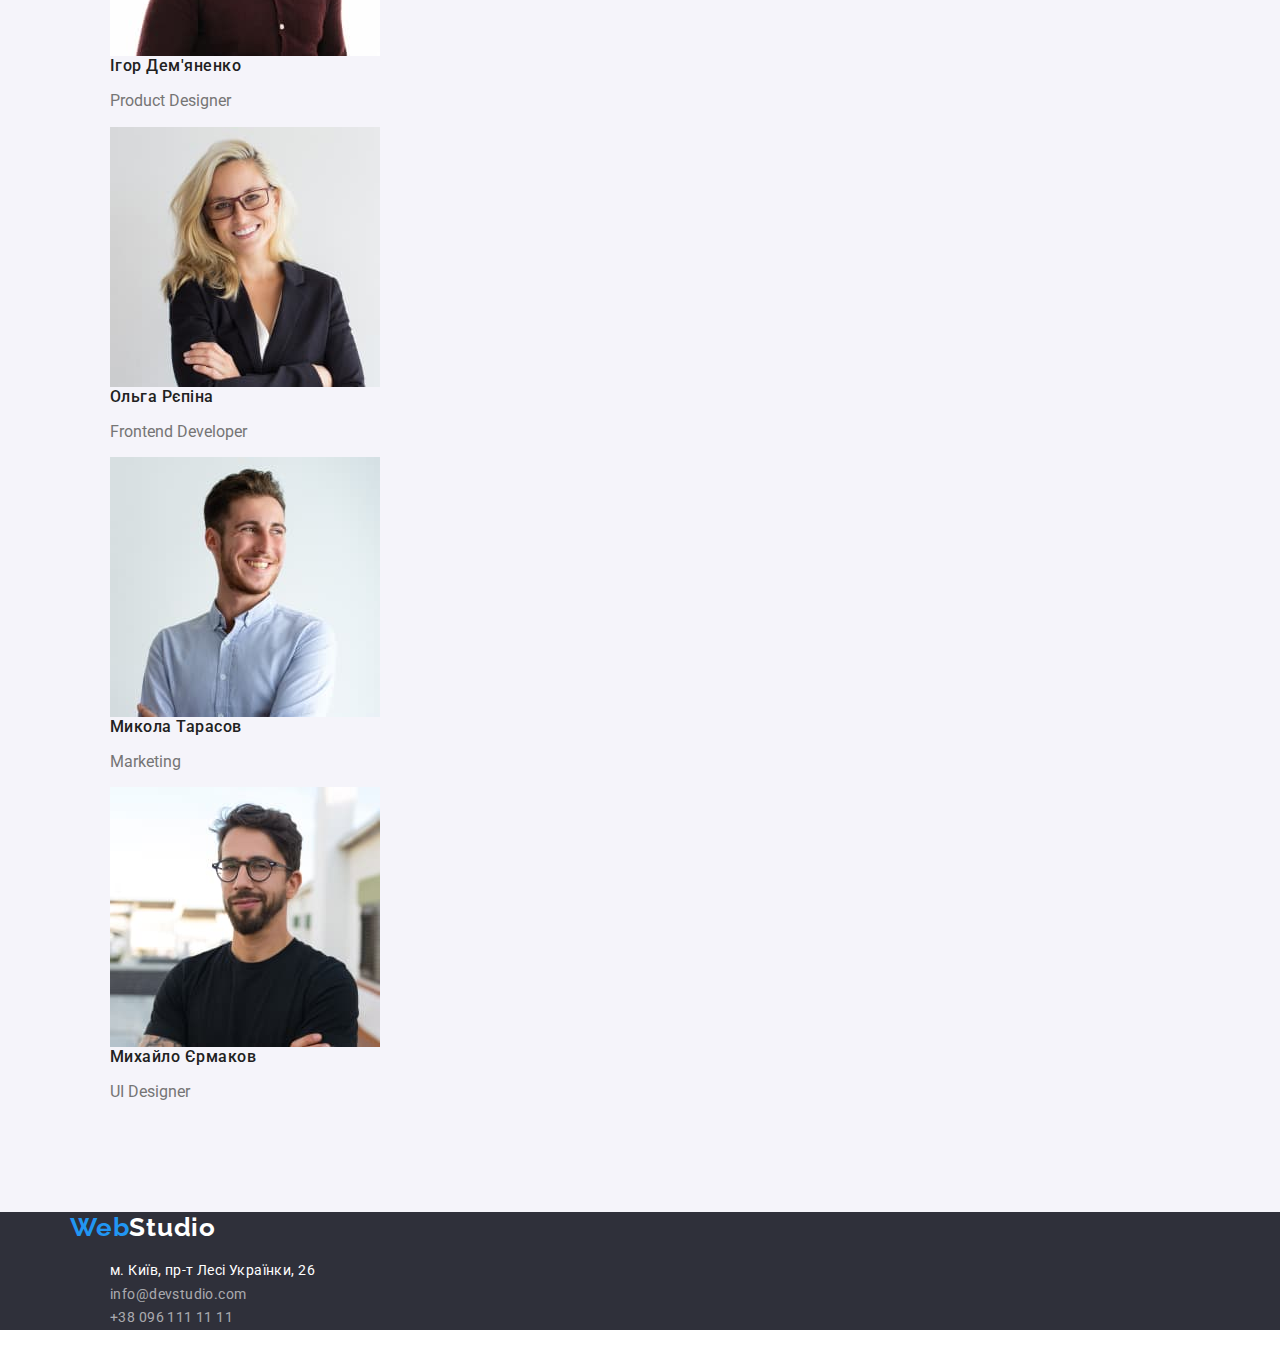
==== commit 97903412: "секція 3" ====
--- a/index.html
+++ b/index.html
@@ -22,21 +22,21 @@
       <div class="container">
         <nav>
           <a class="logo" href="./index.html"><span class="logo-accent">Web</span>Studio</a>
-          <ul class="list">
+          <ul class="card-list">
             <li>
-              <a class="current-link" href="./index.html">Студія</a>
+              <a class="current-link-item" href="./index.html">Студія</a>
             </li>
             <li>
-              <a class="link" href="./portfolio.html">Портфоліо</a>
+              <a class="link-item" href="./portfolio.html">Портфоліо</a>
             </li>
             <li>
-              <a class="link" href="#">Контакти</a>
+              <a class="link-item" href="#">Контакти</a>
             </li>
           </ul>
         </nav>
-        <ul class="list-contact">
-          <li><a class="link-contact" href="mailto:info@devstudio.com"> info@devstudio.com</a></li>
-          <li><a class="link-contact" href="tel:+380961111111">+38 096 111 11 11</a></li>
+        <ul class="card-list-contact">
+          <li><a class="link-contact-item" href="mailto:info@devstudio.com"> info@devstudio.com</a></li>
+          <li><a class="link-contact-item" href="tel:+380961111111">+38 096 111 11 11</a></li>
         </ul>
       </div>
     </header>
@@ -81,14 +81,14 @@
       <section class="section">
         <div class="container">
           <h2 class="third-title">Чим ми займаємося</h2>
-          <ul>
-            <li>
+          <ul class="card-title">
+            <li class="card-title-item">
               <img src="./images/img(1).jpg" alt="Написання коду за комп'ютером" width="370" />
             </li>
-            <li>
+            <li class="card-title-item">
               <img src="./images/img(2).jpg" alt="Розроблення мобільного додатку" width="370" />
             </li>
-            <li>
+            <li class="card-title-item">
               <img src="./images/img(3).jpg" alt="Коло кольорів" width="370" />
             </li>
           </ul>
--- a/css/styles.css
+++ b/css/styles.css
@@ -53,7 +53,7 @@
     
 }
 
-.container>.list-contact{
+.container>.card-list-contact{
     display: flex;
     flex-wrap: wrap;}
 
@@ -95,7 +95,7 @@
     color: var(--color-accent);
 }
 
-.list{
+.card-list{
     list-style: none;
     font-weight: 500;
     font-size: 14px;
@@ -106,7 +106,7 @@
     padding: 0;
 }
 
-.list-contact{
+.card-list-contact{
     list-style: none;
     font-weight: 500;
     font-size: 14px;
@@ -120,7 +120,8 @@
 }
 
 
-.link{
+
+.link-item{
     text-decoration: none;
     color: var(--text-color);
     margin-right: 50px;
@@ -128,28 +129,28 @@
 }
 
 
-.link:hover{color:var(--color-accent)}
-
-.link:focus{color:var(--color-accent)}
-
-.current-link{
+.link-item:hover{color:var(--color-accent)}
+
+.link-item:focus{color:var(--color-accent)}
+
+.current-link-item{
     text-decoration: none;
     color: var(--color-accent);
     margin-right: 50px;
 }
-.current-link:hover{color:var(--color-accent)}
-
-.current-link:focus{color:var(--color-accent)}
-
-.link-contact{
+.current-link-item:hover{color:var(--color-accent)}
+
+.current-link-item:focus{color:var(--color-accent)}
+
+.link-contact-item{
     text-decoration: none;
     color: var(--text-color-optional);
     margin-right: 50px;
 }
 
-.link-contact:hover{color:var(--color-accent)}
-
-.link-contact:focus{color:var(--color-accent)}
+.link-contact-item:hover{color:var(--color-accent)}
+
+.link-contact-item:focus{color:var(--color-accent)}
 /* hero  */
 
 .hero{
@@ -203,8 +204,8 @@
     margin-right: -30px;
 }
 .card>.card-item{
-    flex-basis: calc(100%/4-15px);
-    /* margin-left: 30px; */
+    flex-basis: calc(100%/4-30px);
+   
 }
 
 .card-item:not(:last-child){margin-right: 30px;}
@@ -223,6 +224,8 @@
     line-height: 1.7; 
     letter-spacing: 0.03em;    
     color: var(--text-color-optional);
+    margin-top: 10px;
+    margin-bottom: 0;
 }
 /* Чим ми займаємося */
 .third-title{
@@ -230,8 +233,23 @@
     font-size: 36px;
     line-height: 1.2;
     letter-spacing: 0.03em;
-}
-
+    text-align: center;
+}
+
+.card-title{
+    display: flex;
+    padding: 0;
+    margin: 0;
+    list-style: none;
+}
+
+.card-title-item{
+    flex-basis: calc(100%/3-30px);
+    margin-top: 50px;
+}
+
+.card-title-item:not(:last-child){margin-right: 30px;}
+/* Наша команда */
 .our-team{
     background-color: #F5F4FA;;
 }
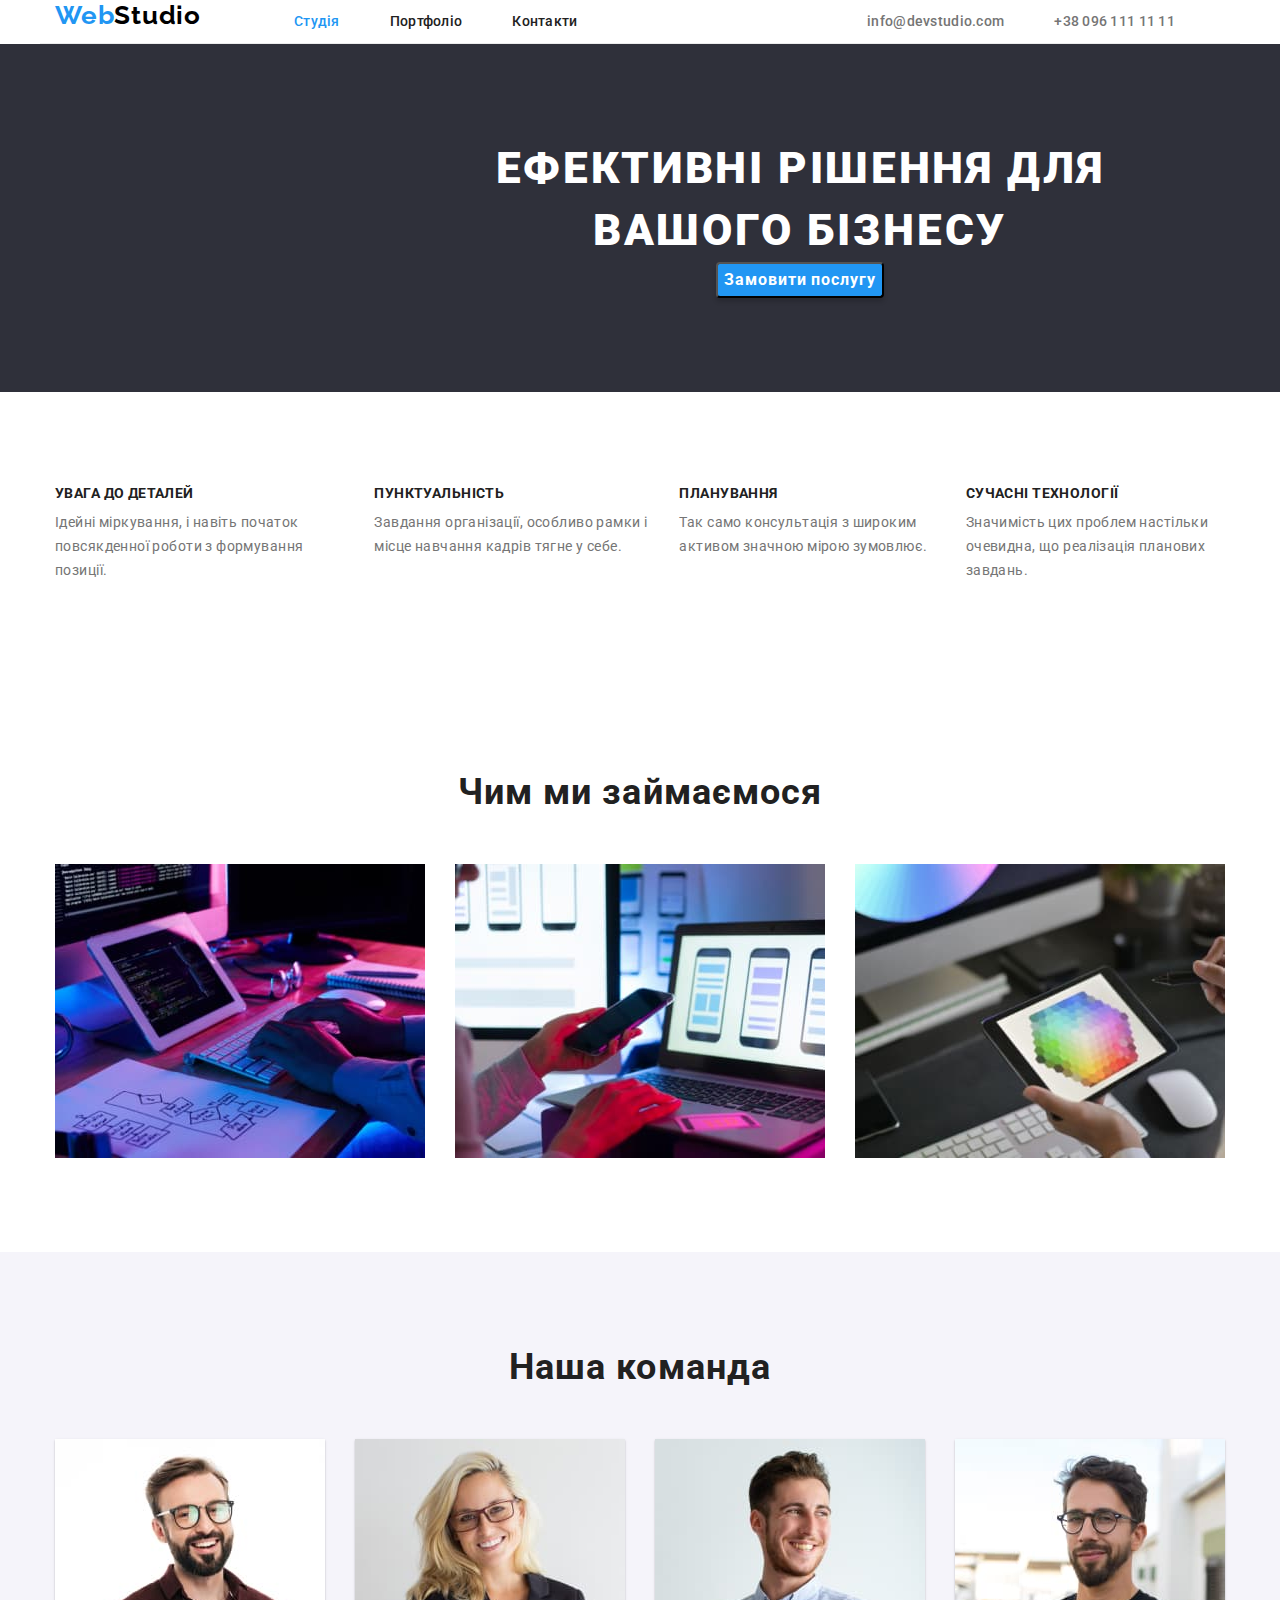
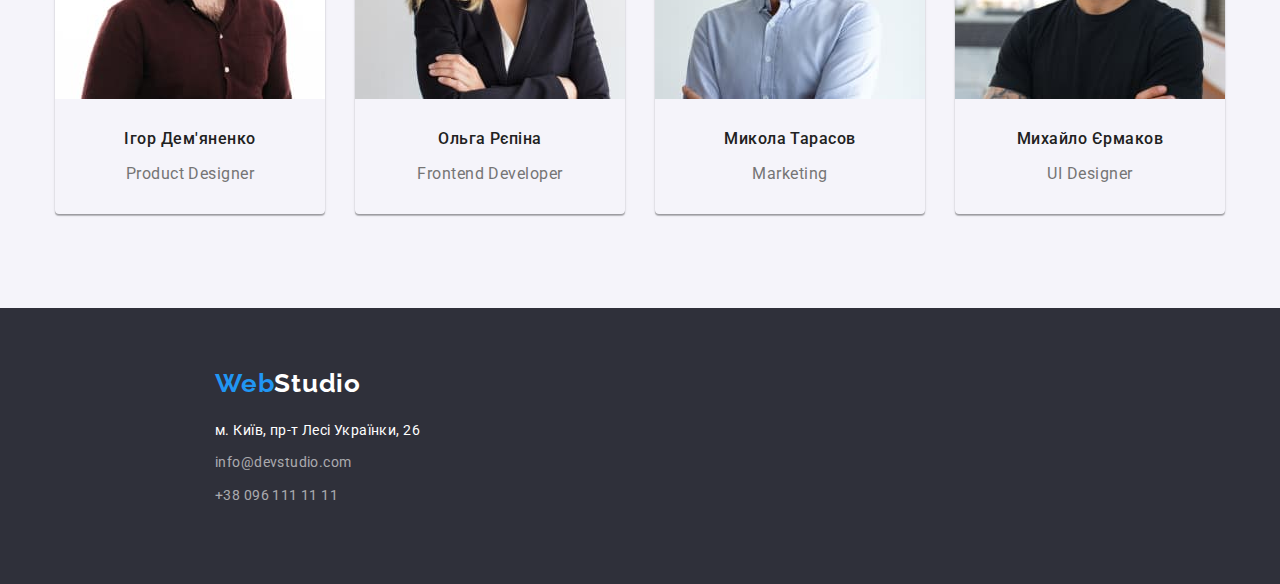
==== commit fa156e95: "5 секцій" ====
--- a/index.html
+++ b/index.html
@@ -97,23 +97,23 @@
       <section class="section our-team">
         <div class="container">
           <h2 class="our-team-title">Наша команда</h2>
-          <ul>
-            <li>
+          <ul class="card-our-team">
+            <li class="our-team-item">
               <img src="./images/img(4).jpg" alt="Ігор Дем'яненко" width="270" />
               <h3 class="our-team-subtitle">Ігор Дем'яненко</h3>
               <p class="our-team-paragraph">Product Designer</p>
             </li>
-            <li>
+            <li class="our-team-item">
               <img src="./images/img(5).jpg" alt="Ольга Рєпіна" width="270" />
               <h3 class="our-team-subtitle">Ольга Рєпіна</h3>
               <p class="our-team-paragraph">Frontend Developer</p>
             </li>
-            <li>
+            <li class="our-team-item">
               <img src="./images/img(6).jpg" alt="Микола Тарасов" width="270" />
               <h3 class="our-team-subtitle">Микола Тарасов</h3>
               <p class="our-team-paragraph">Marketing</p>
             </li>
-            <li>
+            <li class="our-team-item">
               <img src="./images/img(7).jpg" alt="Михайло Єрмаков" width="270" />
               <h3 class="our-team-subtitle">Михайло Єрмаков</h3>
               <p class="our-team-paragraph">UI Designer</p>
@@ -125,9 +125,9 @@
     <footer class="footer">
       <div class="container">
         <a class="logo-footer" href="./index.html"><span class="logo-accent">Web</span>Studio</a>
-        <address>
-          <ul>
-            <li>
+        <address class="address">
+          <ul class="card-address">
+            <li class="card-address-item">
               <a
                 class="link-address"
                 href="https://goo.gl/maps/CPtrU1FHBa2aNyZL9"
@@ -136,12 +136,12 @@
                 >м. Київ, пр-т Лесі Українки, 26</a
               >
             </li>
-            <li>
+            <li class="card-address-item">
               <a class="link-contact-address" href="mailto:info@devstudio.com"
                 >info@devstudio.com</a
               >
             </li>
-            <li><a class="link-contact-address" href="tel:+380961111111">+38 096 111 11 11</a></li>
+            <li class="card-address-item"><a class="link-contact-address" href="tel:+380961111111">+38 096 111 11 11</a></li>
           </ul>
         </address>
       </div>
--- a/css/styles.css
+++ b/css/styles.css
@@ -26,12 +26,12 @@
 
 img {
   display: block;
-  max-width: 100%;
+  width: 100%;
   height: auto;
 }
 
 .container{
-    width: 1170px;
+    width: 1200px;
     padding-left: 15px;
     padding-right: 15px;
     margin-left: auto;
@@ -61,13 +61,14 @@
 
 .header{
     background-color: var(--color-background);
-    width: 1170px;
+    width: 1200px;
     padding-left: 15px;
     padding-right: 15px;
     margin-left: auto;
     margin-right: auto;
     flex-wrap: wrap;
     display: flex;
+    border-bottom: 1px solid rgba(236, 236, 236, 1);
 }
 
 nav{
@@ -155,6 +156,9 @@
 
 .hero{
     background-color: var(--color-brend);
+    width: 1600px;
+    margin-left: auto;
+    margin-right: auto;
     text-align: center;
     letter-spacing: 0.06em;
     text-transform: uppercase;
@@ -251,22 +255,46 @@
 .card-title-item:not(:last-child){margin-right: 30px;}
 /* Наша команда */
 .our-team{
-    background-color: #F5F4FA;;
-}
+    background-color: #F5F4FA;
+    display: flex;
+}
+
+
 
 .our-team-title{
     font-weight: 700;
     font-size: 36px;
     line-height: 1.2;
     letter-spacing: 0.03em;
-    
-}
+    text-align: center;
+}
+.card-our-team{
+    display: flex;
+    padding: 0;
+    margin: 0;
+    list-style: none;
+ 
+}
+
+.card-our-team>.our-team-item{
+    flex-basis: calc(100%/4-30px);
+    margin-top: 50px;
+    box-shadow: 0px 1px 3px rgba(0, 0, 0, 0.12), 0px 1px 1px rgba(0, 0, 0, 0.14), 0px 2px 1px rgba(0, 0, 0, 0.2);
+    border-radius: 0px 0px 4px 4px;
+}
+
+.our-team-item:not(:last-child){margin-right: 30px;}
+
+.our-team-item>img{border-radius: 0px;}
 
 .our-team-subtitle{
     font-weight: 500;
     font-size: 16px;
     line-height: 1.2;
     letter-spacing: 0.03em;
+    margin-top: 30px;
+    margin-bottom: 10px;
+    text-align: center;
 }
 
 .our-team-paragraph{
@@ -274,10 +302,18 @@
     font-size: 16px;
     line-height: 1.2;
     color: var(--text-color-optional);
-}
-
+    letter-spacing: 0.03em;
+    margin-bottom: 30px;
+    text-align: center;
+}
+/* Футер */
 .footer{
     background-color: var(--color-brend);
+    width: 1600px;
+    margin-left: auto;
+    margin-right: auto;
+    padding-top: 60px;
+    padding-bottom: 60px;
 }
 
 .logo-footer{
@@ -288,11 +324,18 @@
     line-height: 1.2;
     letter-spacing: 0.03em;
     text-decoration: none;
+  
+
 }
 
 .address{
     text-decoration: none;
-}
+    margin-top: 20px;
+}
+
+.card-address{padding-left: 0;}
+
+.card-address-item:not(:last-child){margin-bottom: 9px;}
 
 .link-address{
     text-decoration: none;
@@ -323,10 +366,44 @@
 .portfolio{
     background-color: var(--color-background);
 }
+ /* Портфоліо */
+ .section .portfolio{
+    display: flex;
+   
+ }
+
+.card-button{
+    display: flex;
+    padding: 0;
+    margin: 0;
+    list-style: none;
+    width: 575px;
+    margin-left: auto;
+    margin-right: auto;
+    justify-content: space-around;
+    margin-bottom: 34px;
+}
+
+.card-portfolio{
+    display: flex;
+    flex-wrap: wrap;
+    padding: 0;
+    margin: 0;
+    list-style: none;
+    margin-left: -30px;
+    margin-top: -30px;
+}
+
+.card-portfolio>.card-portfolio-item{
+flex-basis: calc(100%/3-30px);
+margin-left: 30px;
+margin-top: 30px;
+}
+.card-portfolio-item:not(:last-child){margin-bottom: 0;}
 
 .link-portfolio{
     text-decoration: none;
-    
+
 }
 
 .subtitle-portfolio{
@@ -334,7 +411,9 @@
     font-size: 18px;
     line-height: 2;  
     letter-spacing: 0.06em;
-    color: var(--text-color)
+    color: var(--text-color);
+    margin-top: 20px;
+    margin-bottom: 4px;
 }
 
 .subtitle-portfolio-paragraph{
@@ -343,9 +422,10 @@
     line-height: 1.8;  
     letter-spacing: 0.03em;
     color: var(--text-color-optional);
-}
-
-.button-portfolio{
+    margin-bottom: 20px;
+}
+
+.button-portfolio-item{
     background: #F5F4FA;
     border-radius: 4px;
     font-weight: 500;
@@ -353,18 +433,19 @@
     line-height: 1.6;
     letter-spacing: 0.03em;
     cursor: pointer;
-}
-
-.button-portfolio:hover{
+    padding: 6px 22px;
+}
+
+.button-portfolio-item:hover{
 background-color: var(--color-accent);
 color: var(--color-background)
 }
 
-.button-portfolio:focus{
+.button-portfolio-item:focus{
 background-color: var(--color-accent);
 color: var(--color-background)
 }
 
-.button-portfolio:active{
+.button-portfolio-item:active{
 background-color: var(--color-accent);
 }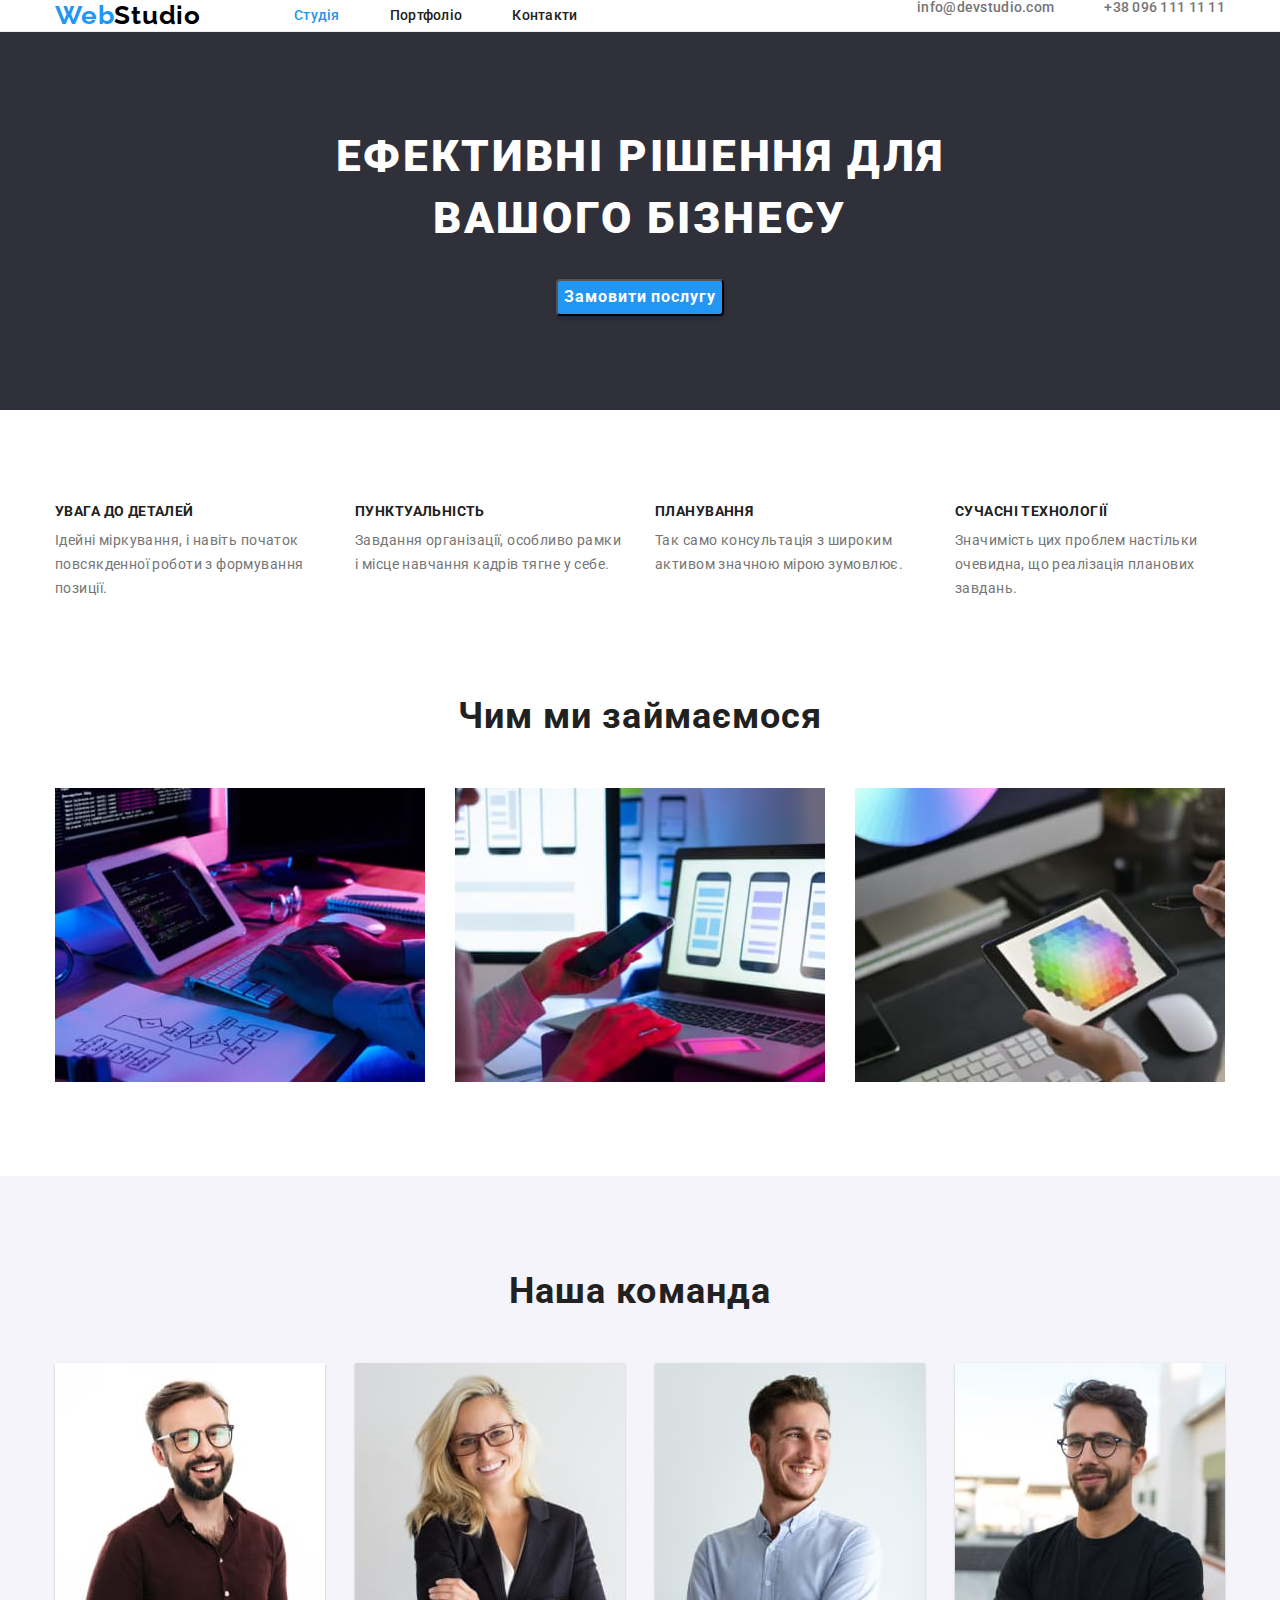
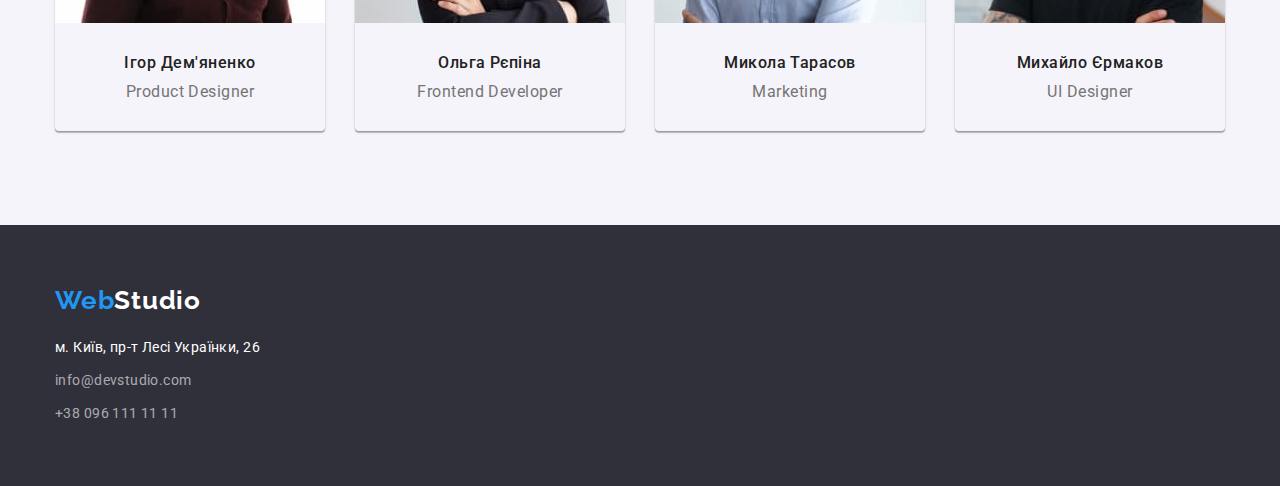
==== commit bd7e411e: "правки" ====
--- a/index.html
+++ b/index.html
@@ -78,7 +78,7 @@
           </ul>
         </div>
       </section>
-      <section class="section">
+      <section class="section third">
         <div class="container">
           <h2 class="third-title">Чим ми займаємося</h2>
           <ul class="card-title">
@@ -100,23 +100,23 @@
           <ul class="card-our-team">
             <li class="our-team-item">
               <img src="./images/img(4).jpg" alt="Ігор Дем'яненко" width="270" />
-              <h3 class="our-team-subtitle">Ігор Дем'яненко</h3>
-              <p class="our-team-paragraph">Product Designer</p>
+             <div> <h3 class="our-team-subtitle">Ігор Дем'яненко</h3>
+              <p class="our-team-paragraph">Product Designer</p></div>
             </li>
             <li class="our-team-item">
               <img src="./images/img(5).jpg" alt="Ольга Рєпіна" width="270" />
-              <h3 class="our-team-subtitle">Ольга Рєпіна</h3>
-              <p class="our-team-paragraph">Frontend Developer</p>
+              <div><h3 class="our-team-subtitle">Ольга Рєпіна</h3>
+                <p class="our-team-paragraph">Frontend Developer</p></div>
             </li>
             <li class="our-team-item">
               <img src="./images/img(6).jpg" alt="Микола Тарасов" width="270" />
-              <h3 class="our-team-subtitle">Микола Тарасов</h3>
-              <p class="our-team-paragraph">Marketing</p>
+             <div> <h3 class="our-team-subtitle">Микола Тарасов</h3>
+              <p class="our-team-paragraph">Marketing</p></div>
             </li>
             <li class="our-team-item">
               <img src="./images/img(7).jpg" alt="Михайло Єрмаков" width="270" />
-              <h3 class="our-team-subtitle">Михайло Єрмаков</h3>
-              <p class="our-team-paragraph">UI Designer</p>
+             <div> <h3 class="our-team-subtitle">Михайло Єрмаков</h3>
+              <p class="our-team-paragraph">UI Designer</p></div>
             </li>
           </ul>
         </div>
--- a/css/styles.css
+++ b/css/styles.css
@@ -46,10 +46,7 @@
 /* Шапка */
 .header>.container{
     display: flex;
-    flex-wrap: wrap;
-    padding: 0;
-    margin: 0;
-    list-style: none;
+   
     
 }
 
@@ -61,19 +58,13 @@
 
 .header{
     background-color: var(--color-background);
-    width: 1200px;
-    padding-left: 15px;
-    padding-right: 15px;
-    margin-left: auto;
-    margin-right: auto;
-    flex-wrap: wrap;
-    display: flex;
     border-bottom: 1px solid rgba(236, 236, 236, 1);
 }
 
 nav{
     flex-wrap: wrap;
     display: flex;
+    align-items: center;
 }
 
 .logo{
@@ -105,6 +96,15 @@
     display: flex;
     flex-wrap: wrap;
     padding: 0;
+    margin-top: 0;
+    margin-bottom: 0;
+    gap: 50px;
+}
+
+.card-list>a{
+    padding-top: 32px;
+    padding-bottom: 32px;
+    display: block;
 }
 
 .card-list-contact{
@@ -117,7 +117,9 @@
     flex-wrap: wrap;
     margin-left: auto;
     padding: 0;
-    
+    margin-top: 0;
+    margin-bottom: 0;
+    gap: 50px;
 }
 
 
@@ -125,7 +127,7 @@
 .link-item{
     text-decoration: none;
     color: var(--text-color);
-    margin-right: 50px;
+   
 
 }
 
@@ -137,7 +139,7 @@
 .current-link-item{
     text-decoration: none;
     color: var(--color-accent);
-    margin-right: 50px;
+
 }
 .current-link-item:hover{color:var(--color-accent)}
 
@@ -146,7 +148,7 @@
 .link-contact-item{
     text-decoration: none;
     color: var(--text-color-optional);
-    margin-right: 50px;
+ 
 }
 
 .link-contact-item:hover{color:var(--color-accent)}
@@ -156,14 +158,16 @@
 
 .hero{
     background-color: var(--color-brend);
-    width: 1600px;
-    margin-left: auto;
-    margin-right: auto;
     text-align: center;
     letter-spacing: 0.06em;
     text-transform: uppercase;
-    
-}
+}
+
+.section .hero{
+    padding-top: 200px;
+    padding-bottom: 200px;
+}
+
 .hero-title{
     text-transform: uppercase;
     font-weight: 900;
@@ -172,6 +176,7 @@
     color: var(--color-background);
     text-align: center;
     letter-spacing: 0.06em;
+    margin-bottom: 30px;
 
 }
 .hero-button{
@@ -208,8 +213,7 @@
     margin-right: -30px;
 }
 .card>.card-item{
-    flex-basis: calc(100%/4-30px);
-   
+   width: 270px;
 }
 
 .card-item:not(:last-child){margin-right: 30px;}
@@ -232,12 +236,17 @@
     margin-bottom: 0;
 }
 /* Чим ми займаємося */
+
+.section.third{
+    padding-top: 0;
+}
 .third-title{
     font-weight: 700;
     font-size: 36px;
     line-height: 1.2;
     letter-spacing: 0.03em;
     text-align: center;
+    margin-bottom: 50px;
 }
 
 .card-title{
@@ -249,7 +258,7 @@
 
 .card-title-item{
     flex-basis: calc(100%/3-30px);
-    margin-top: 50px;
+    
 }
 
 .card-title-item:not(:last-child){margin-right: 30px;}
@@ -267,6 +276,7 @@
     line-height: 1.2;
     letter-spacing: 0.03em;
     text-align: center;
+    margin-bottom: 50px;
 }
 .card-our-team{
     display: flex;
@@ -278,7 +288,6 @@
 
 .card-our-team>.our-team-item{
     flex-basis: calc(100%/4-30px);
-    margin-top: 50px;
     box-shadow: 0px 1px 3px rgba(0, 0, 0, 0.12), 0px 1px 1px rgba(0, 0, 0, 0.14), 0px 2px 1px rgba(0, 0, 0, 0.2);
     border-radius: 0px 0px 4px 4px;
 }
@@ -286,13 +295,17 @@
 .our-team-item:not(:last-child){margin-right: 30px;}
 
 .our-team-item>img{border-radius: 0px;}
+
+.our-team-item>div{
+  padding-top: 30px;
+  padding-bottom: 30px;  
+}
 
 .our-team-subtitle{
     font-weight: 500;
     font-size: 16px;
     line-height: 1.2;
     letter-spacing: 0.03em;
-    margin-top: 30px;
     margin-bottom: 10px;
     text-align: center;
 }
@@ -303,15 +316,13 @@
     line-height: 1.2;
     color: var(--text-color-optional);
     letter-spacing: 0.03em;
-    margin-bottom: 30px;
+    margin-top: 0;
+    margin-bottom: 0;
     text-align: center;
 }
 /* Футер */
 .footer{
     background-color: var(--color-brend);
-    width: 1600px;
-    margin-left: auto;
-    margin-right: auto;
     padding-top: 60px;
     padding-bottom: 60px;
 }
@@ -333,7 +344,11 @@
     margin-top: 20px;
 }
 
-.card-address{padding-left: 0;}
+.card-address{
+    padding-left: 0;
+    margin-top: 0;
+    margin-bottom: 0;
+}
 
 .card-address-item:not(:last-child){margin-bottom: 9px;}
 
@@ -377,11 +392,12 @@
     padding: 0;
     margin: 0;
     list-style: none;
-    width: 575px;
+   
     margin-left: auto;
     margin-right: auto;
-    justify-content: space-around;
-    margin-bottom: 34px;
+    justify-content: center;
+    margin-bottom: 50px;
+    gap: 8px;
 }
 
 .card-portfolio{
@@ -406,13 +422,20 @@
 
 }
 
+.link-portfolio>div{
+    border-left: 1px solid #EEEEEE;
+    border-right: 1px solid #EEEEEE;
+    border-bottom: 1px solid #EEEEEE;
+    padding: 20px 24px;
+}
+
 .subtitle-portfolio{
     font-weight: 700;
     font-size: 18px;
     line-height: 2;  
     letter-spacing: 0.06em;
     color: var(--text-color);
-    margin-top: 20px;
+    
     margin-bottom: 4px;
 }
 
@@ -422,7 +445,8 @@
     line-height: 1.8;  
     letter-spacing: 0.03em;
     color: var(--text-color-optional);
-    margin-bottom: 20px;
+    margin-top: 0;
+    margin-bottom: 0;
 }
 
 .button-portfolio-item{
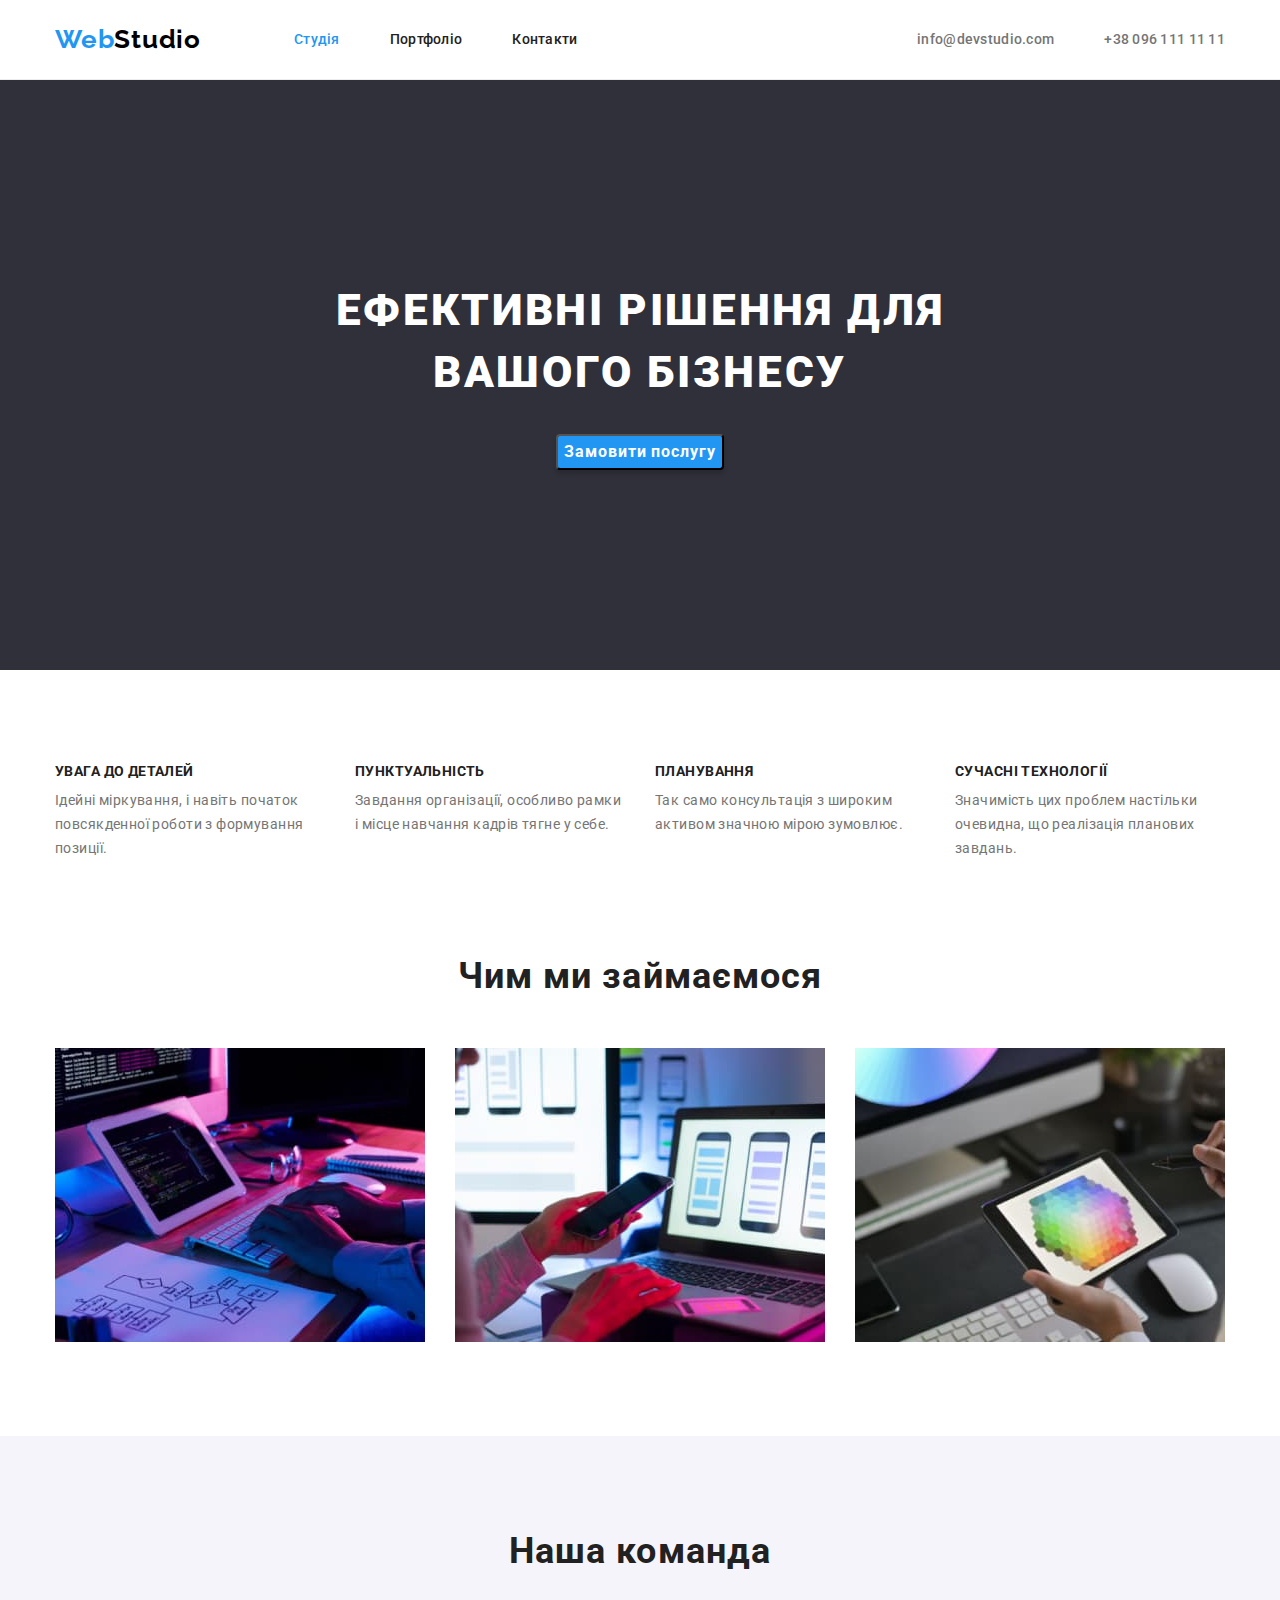
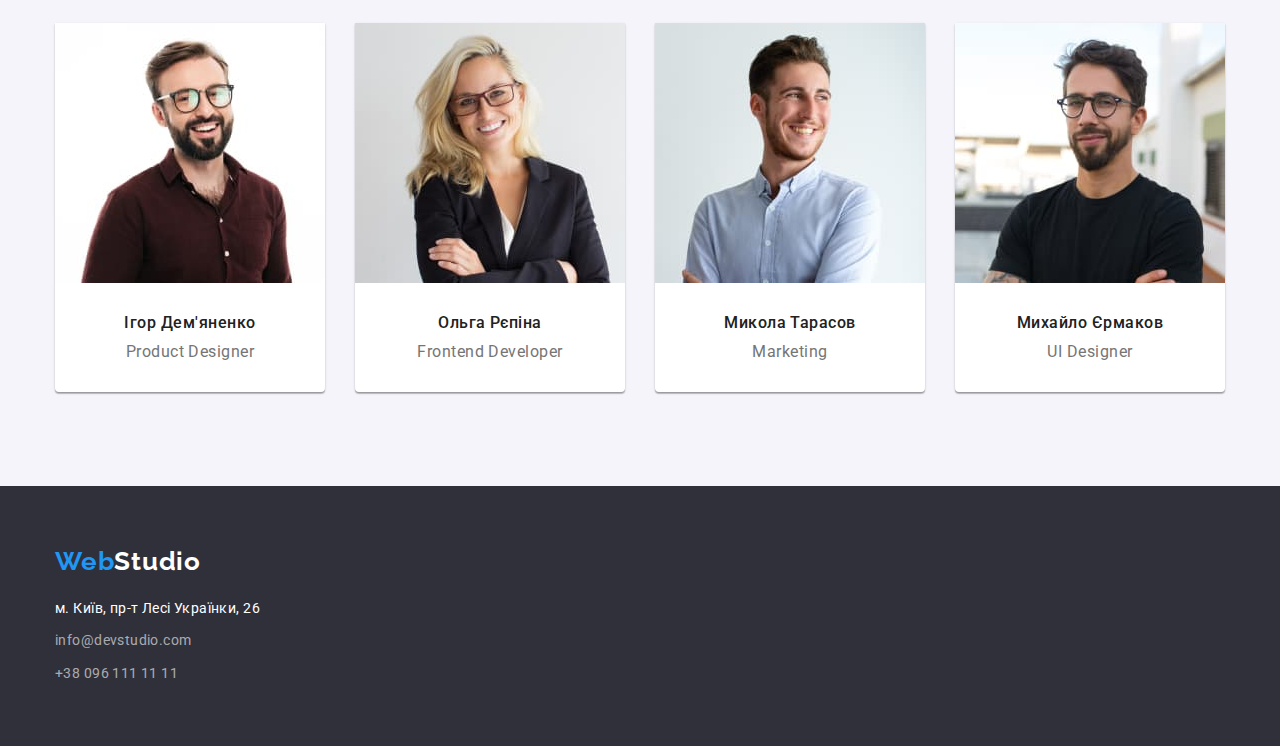
==== commit 56ac3678: "правки2" ====
--- a/index.html
+++ b/index.html
@@ -23,13 +23,13 @@
         <nav>
           <a class="logo" href="./index.html"><span class="logo-accent">Web</span>Studio</a>
           <ul class="card-list">
-            <li>
-              <a class="current-link-item" href="./index.html">Студія</a>
+            <li class="header-item">
+              <a class="current-link-item link-item" href="./index.html">Студія</a>
             </li>
-            <li>
+            <li class="header-item">
               <a class="link-item" href="./portfolio.html">Портфоліо</a>
             </li>
-            <li>
+            <li class="header-item">
               <a class="link-item" href="#">Контакти</a>
             </li>
           </ul>
@@ -43,7 +43,7 @@
     <main>
       <section class="section hero">
         <div class="container">
-          <h1 class="hero-title">Ефективні рішення для <br />вашого бізнесу</h1>
+          <h1 class="hero-title">Ефективні рішення для вашого бізнесу</h1>
           <button class="hero-button" type="button">Замовити послугу</button>
         </div>
       </section>
--- a/css/styles.css
+++ b/css/styles.css
@@ -52,7 +52,8 @@
 
 .container>.card-list-contact{
     display: flex;
-    flex-wrap: wrap;}
+    flex-wrap: wrap;
+    align-items: center;}
 
 ul{list-style: none;}
 
@@ -101,7 +102,7 @@
     gap: 50px;
 }
 
-.card-list>a{
+.header-item>a{
     padding-top: 32px;
     padding-bottom: 32px;
     display: block;
@@ -163,7 +164,7 @@
     text-transform: uppercase;
 }
 
-.section .hero{
+.section.hero{
     padding-top: 200px;
     padding-bottom: 200px;
 }
@@ -176,8 +177,8 @@
     color: var(--color-background);
     text-align: center;
     letter-spacing: 0.06em;
-    margin-bottom: 30px;
-
+    max-width: 696px;
+    margin: 0 auto 30px;
 }
 .hero-button{
     background-color: var(--color-accent);
@@ -210,8 +211,8 @@
     padding: 0;
     margin: 0;
     list-style: none;
-    margin-right: -30px;
-}
+}
+
 .card>.card-item{
    width: 270px;
 }
@@ -287,18 +288,21 @@
 }
 
 .card-our-team>.our-team-item{
-    flex-basis: calc(100%/4-30px);
     box-shadow: 0px 1px 3px rgba(0, 0, 0, 0.12), 0px 1px 1px rgba(0, 0, 0, 0.14), 0px 2px 1px rgba(0, 0, 0, 0.2);
     border-radius: 0px 0px 4px 4px;
 }
 
+.our-team-item{
+    background-color: var(--color-background);
+}
+
 .our-team-item:not(:last-child){margin-right: 30px;}
 
 .our-team-item>img{border-radius: 0px;}
 
 .our-team-item>div{
-  padding-top: 30px;
-  padding-bottom: 30px;  
+  padding: 30px 5px;
+
 }
 
 .our-team-subtitle{
@@ -411,7 +415,7 @@
 }
 
 .card-portfolio>.card-portfolio-item{
-flex-basis: calc(100%/3-30px);
+flex-basis: calc(100% / 3 - 30px);
 margin-left: 30px;
 margin-top: 30px;
 }
